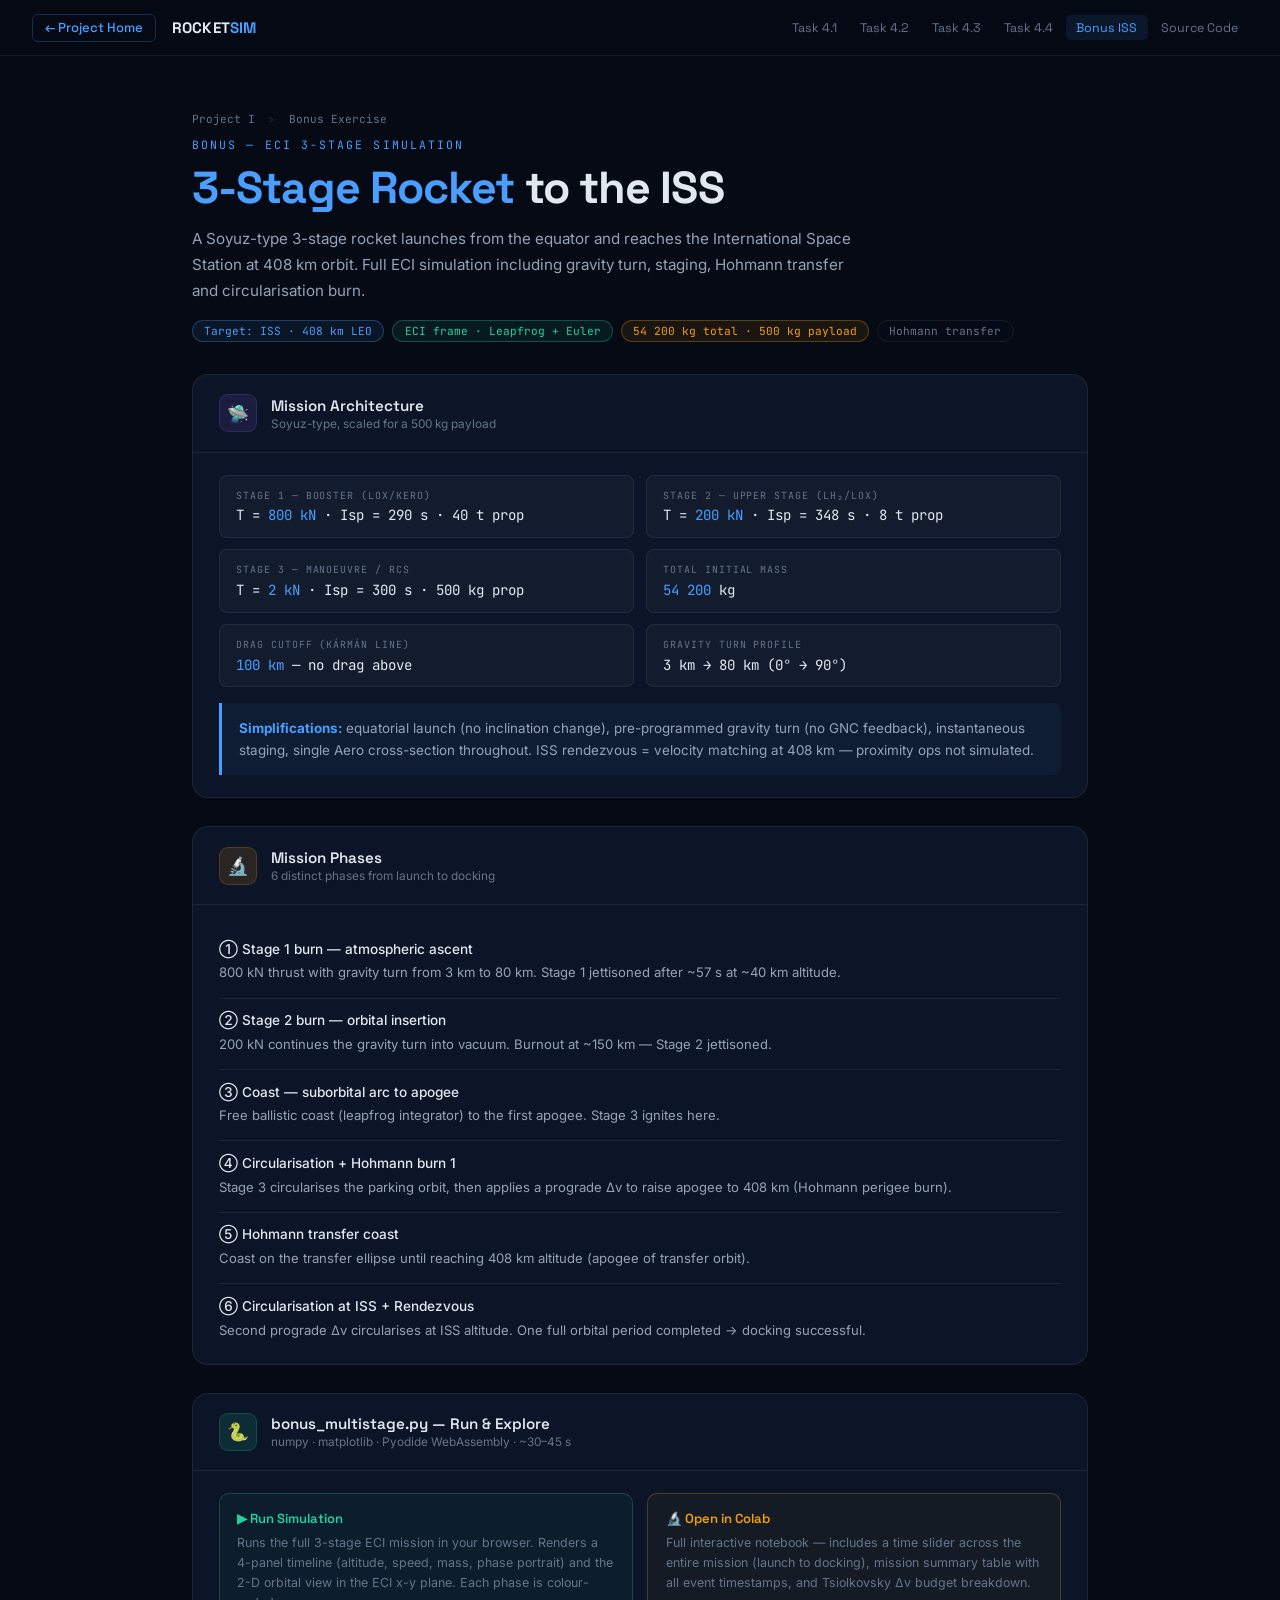
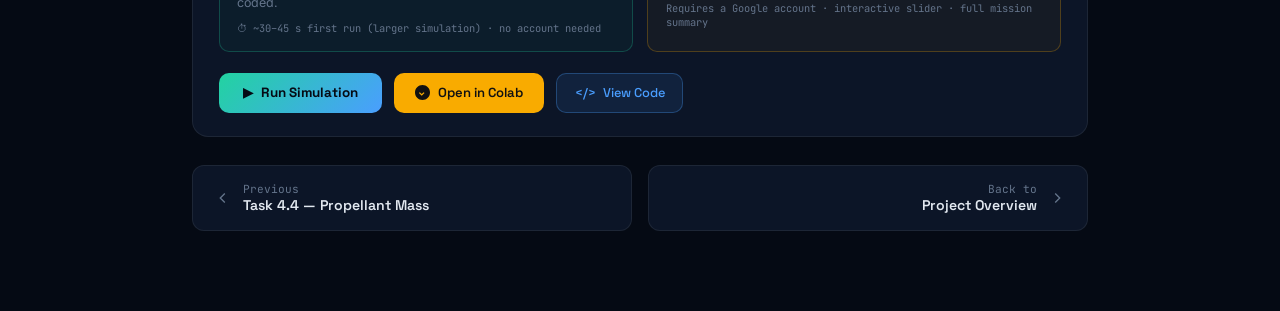
==== bonus.html @ 3f8ec04e "Add exercise subpages with Run Simulation + Open in Colab buttons Each task has: physical setup, ana" ====
<!DOCTYPE html>
<html lang="en">
<head>
<meta charset="UTF-8"><meta name="viewport" content="width=device-width,initial-scale=1.0">
<title>Bonus — ISS Mission · Rocket Sim</title>
<link rel="preconnect" href="https://fonts.googleapis.com">
<link href="https://fonts.googleapis.com/css2?family=Space+Grotesk:wght@400;500;600;700&family=JetBrains+Mono:wght@400;500&family=Inter:wght@300;400;500&display=swap" rel="stylesheet">
<link rel="stylesheet" href="https://cdnjs.cloudflare.com/ajax/libs/highlight.js/11.9.0/styles/atom-one-dark.min.css">
<link rel="stylesheet" href="exercise.css">
<script src="https://cdnjs.cloudflare.com/ajax/libs/highlight.js/11.9.0/highlight.min.js"></script>
<script src="https://cdn.jsdelivr.net/pyodide/v0.26.4/full/pyodide.js"></script>
<script src="pyodide-runner.js"></script>
</head>
<body>
<nav>
  <a class="nav-back" href="index.html">← Project Home</a>
  <div class="nav-logo">ROCKET<span>SIM</span></div>
  <div class="nav-links">
    <a href="task41.html">Task 4.1</a>
    <a href="task42.html">Task 4.2</a>
    <a href="task43.html">Task 4.3</a>
    <a href="task44.html">Task 4.4</a>
    <a href="bonus.html" class="active">Bonus ISS</a>
    <a href="code.html">Source Code</a>
  </div>
</nav>

<div class="hero">
  <div class="breadcrumb">Project I <span>›</span> Bonus Exercise</div>
  <div class="hero-eyebrow">Bonus — ECI 3-Stage Simulation</div>
  <h1 class="hero-title"><em>3-Stage Rocket</em> to the ISS</h1>
  <p class="hero-desc">A Soyuz-type 3-stage rocket launches from the equator and reaches the International Space Station at 408 km orbit. Full ECI simulation including gravity turn, staging, Hohmann transfer and circularisation burn.</p>
  <div class="hero-tags">
    <span class="tag blue">Target: ISS · 408 km LEO</span>
    <span class="tag green">ECI frame · Leapfrog + Euler</span>
    <span class="tag gold">54 200 kg total · 500 kg payload</span>
    <span class="tag">Hohmann transfer</span>
  </div>
</div>

<div class="container">

  <div class="card">
    <div class="card-header"><div class="card-icon purple">🛸</div><div><div class="card-title">Mission Architecture</div><div class="card-sub">Soyuz-type, scaled for a 500 kg payload</div></div></div>
    <div class="card-body">
      <div class="params-grid">
        <div class="param"><div class="param-label">Stage 1 — booster (LOX/Kero)</div><div class="param-val">T = <em>800 kN</em> · Isp = 290 s · 40 t prop</div></div>
        <div class="param"><div class="param-label">Stage 2 — upper stage (LH₂/LOX)</div><div class="param-val">T = <em>200 kN</em> · Isp = 348 s · 8 t prop</div></div>
        <div class="param"><div class="param-label">Stage 3 — manoeuvre / RCS</div><div class="param-val">T = <em>2 kN</em> · Isp = 300 s · 500 kg prop</div></div>
        <div class="param"><div class="param-label">Total initial mass</div><div class="param-val"><em>54 200</em> kg</div></div>
        <div class="param"><div class="param-label">Drag cutoff (Kármán line)</div><div class="param-val"><em>100 km</em> — no drag above</div></div>
        <div class="param"><div class="param-label">Gravity turn profile</div><div class="param-val">3 km → 80 km (0° → 90°)</div></div>
      </div>
      <div class="insight"><strong>Simplifications:</strong> equatorial launch (no inclination change), pre-programmed gravity turn (no GNC feedback), instantaneous staging, single Aero cross-section throughout. ISS rendezvous = velocity matching at 408 km — proximity ops not simulated.</div>
    </div>
  </div>

  <div class="card">
    <div class="card-header"><div class="card-icon gold">🔬</div><div><div class="card-title">Mission Phases</div><div class="card-sub">6 distinct phases from launch to docking</div></div></div>
    <div class="card-body">
      <div class="q-item"><div class="q-title">① Stage 1 burn — atmospheric ascent</div><div class="q-body">800 kN thrust with gravity turn from 3 km to 80 km. Stage 1 jettisoned after ~57 s at ~40 km altitude.</div></div>
      <div class="q-item"><div class="q-title">② Stage 2 burn — orbital insertion</div><div class="q-body">200 kN continues the gravity turn into vacuum. Burnout at ~150 km — Stage 2 jettisoned.</div></div>
      <div class="q-item"><div class="q-title">③ Coast — suborbital arc to apogee</div><div class="q-body">Free ballistic coast (leapfrog integrator) to the first apogee. Stage 3 ignites here.</div></div>
      <div class="q-item"><div class="q-title">④ Circularisation + Hohmann burn 1</div><div class="q-body">Stage 3 circularises the parking orbit, then applies a prograde Δv to raise apogee to 408 km (Hohmann perigee burn).</div></div>
      <div class="q-item"><div class="q-title">⑤ Hohmann transfer coast</div><div class="q-body">Coast on the transfer ellipse until reaching 408 km altitude (apogee of transfer orbit).</div></div>
      <div class="q-item"><div class="q-title">⑥ Circularisation at ISS + Rendezvous</div><div class="q-body">Second prograde Δv circularises at ISS altitude. One full orbital period completed → docking successful.</div></div>
    </div>
  </div>

  <div class="card">
    <div class="card-header"><div class="card-icon green">🐍</div><div><div class="card-title">bonus_multistage.py — Run &amp; Explore</div><div class="card-sub">numpy · matplotlib · Pyodide WebAssembly · ~30–45 s</div></div></div>
    <div class="card-body">

      <div class="run-option-box">
        <div class="run-option highlight-run">
          <div class="run-option-title">▶ Run Simulation</div>
          <div class="run-option-desc">Runs the full 3-stage ECI mission in your browser. Renders a 4-panel timeline (altitude, speed, mass, phase portrait) and the 2-D orbital view in the ECI x-y plane. Each phase is colour-coded.</div>
          <div class="run-option-badge">⏱ ~30–45 s first run (larger simulation) · no account needed</div>
        </div>
        <div class="run-option highlight-colab">
          <div class="run-option-title">🔬 Open in Colab</div>
          <div class="run-option-desc">Full interactive notebook — includes a time slider across the entire mission (launch to docking), mission summary table with all event timestamps, and Tsiolkovsky Δv budget breakdown.</div>
          <div class="run-option-badge">Requires a Google account · interactive slider · full mission summary</div>
        </div>
      </div>

      <div class="btn-row">
        <button class="btn-run" id="runBtn" onclick="runner.run()"><span>▶</span> Run Simulation</button>
        <a class="btn-colab" href="https://colab.research.google.com/github/gdlcjoel-lab/PROYECTOMECANICA/blob/main/Definitivos/bonus_ISS_mission.ipynb" target="_blank">
          <svg width="15" height="15" viewBox="0 0 24 24" fill="currentColor"><path d="M12 0C5.373 0 0 5.373 0 12s5.373 12 12 12 12-5.373 12-12S18.627 0 12 0zm-1.25 17.292l-4.5-4.364 1.433-1.473 3.06 2.965 3.06-2.965 1.433 1.473-4.486 4.364z"/></svg>
          Open in Colab
        </a>
        <button class="btn-code" onclick="toggleCode()">&lt;/&gt; <span id="codeBtnTxt">View Code</span></button>
      </div>

      <div class="progress-box" id="progressBox">
        <div class="progress-steps">
          <div class="step" id="step-0"><div class="step-dot"></div>Loading Python runtime (Pyodide)…</div>
          <div class="step" id="step-1"><div class="step-dot"></div>Installing numpy + matplotlib…</div>
          <div class="step" id="step-2"><div class="step-dot"></div>Downloading simulation engine…</div>
          <div class="step" id="step-3"><div class="step-dot"></div>Running 3-stage ISS mission (may take ~30 s)…</div>
          <div class="step" id="step-4"><div class="step-dot"></div>Rendering timeline + orbital view…</div>
        </div>
        <div class="progress-bar-wrap"><div class="progress-bar" id="progressBar"></div></div>
        <div class="progress-time" id="progressTime"></div>
      </div>
      <div class="error-box" id="errorBox"></div>
      <div class="plot-result" id="plotResult">
        <div class="plot-result-bar"><span>✓ Python ran in your browser — no server needed</span><button onclick="downloadPlot()">↓ Download PNG</button></div>
        <img id="plotImg" src="" alt="Mission plots">
      </div>
      <div class="code-panel" id="codePanel">
        <div class="code-panel-bar"><span>bonus_multistage.py (entry: bonus_analysis.py)</span><button onclick="copyCode()">Copy</button></div>
        <pre><code class="language-python" id="codeBlock">"""
bonus_analysis.py — Entry point for the 3-stage ISS mission.
Imports the physics engine from bonus_multistage.py and
the plotting functions from bonus_plot.py.
"""
from bonus_multistage import simulate_multistage, print_mission_summary
from bonus_plot import plot_mission, plot_orbit
import matplotlib.pyplot as plt

# Run full ECI simulation
# dt_atm=0.1s in atmosphere, dt_space=5s in vacuum
data = simulate_multistage(dt_atm=0.1, dt_space=5.0)

# Print mission summary (events, orbital elements, Δv budget)
print_mission_summary(data)

# Figure 1: 4-panel timeline (altitude, speed, mass, phase portrait)
fig1 = plot_mission(data)

# Figure 2: 2-D ECI orbital view (x-y equatorial plane)
fig2 = plot_orbit(data)

plt.show()
</code></pre>
      </div>
    </div>
  </div>

  <div class="page-nav">
    <a class="page-nav-btn" href="task44.html">
      <svg width="18" height="18" viewBox="0 0 20 20" fill="none" stroke="currentColor" stroke-width="1.5"><path d="M12 15l-5-5 5-5"/></svg>
      <div><div class="pn-label">Previous</div><div class="pn-title">Task 4.4 — Propellant Mass</div></div>
    </a>
    <a class="page-nav-btn next" href="index.html">
      <div><div class="pn-label">Back to</div><div class="pn-title">Project Overview</div></div>
      <svg width="18" height="18" viewBox="0 0 20 20" fill="none" stroke="currentColor" stroke-width="1.5"><path d="M8 5l5 5-5 5"/></svg>
    </a>
  </div>
</div>

<script>
const SIM_CODE = `
from bonus_multistage import (simulate_multistage, R_EARTH, H_ISS,
    PHASE_COLORS_DEF, PHASE_NAMES)

PHASE_COLORS = {1:'#5B9BD5',2:'#2A6496',3:'#0D2B55',4:'#B07D2A',5:'#8E44AD',6:'#27AE60'}
PHASE_NAMES_L = {1:'Stage 1',2:'Stage 2',3:'Coast',4:'Circularisation',5:'Hohmann',6:'ISS orbit'}

print('Running 3-stage mission simulation...')
data = simulate_multistage(dt_atm=0.1, dt_space=5.0)
t = data['t']; h = data['h']; speed = data['speed']
m = data['m']; phase = data['phase']; r = data['r']
print('Simulation complete.')
for ev_t, ev_label in data['events']:
    print(f't={ev_t:.0f}s | {ev_label}')
`;

const PLOT_CODE = `
import matplotlib.patches as mpatches

PHASE_COLORS = {1:'#5B9BD5',2:'#2A6496',3:'#0D2B55',4:'#B07D2A',5:'#8E44AD',6:'#27AE60'}
PHASE_NAMES_L = {1:'Stage 1',2:'Stage 2',3:'Coast',4:'Circularisation',5:'Hohmann',6:'ISS orbit'}

fig, axes = plt.subplots(2, 2, figsize=(13, 9))
fig.suptitle('Bonus — 3-Stage Rocket Mission to ISS', fontsize=13, fontweight='bold', color='#0D2B55')
fig.patch.set_facecolor('white')
axes = axes.flatten()

for p in np.unique(phase):
    mask = phase == p; col = PHASE_COLORS.get(int(p),'#999')
    axes[0].plot(t[mask],h[mask],'.',color=col,markersize=1.2)
    axes[1].plot(t[mask],speed[mask],'.',color=col,markersize=1.2)
    axes[2].plot(t[mask],m[mask],'.',color=col,markersize=1.2)
    axes[3].plot(speed[mask],h[mask],'.',color=col,markersize=1.2,label=PHASE_NAMES_L.get(int(p),''))

for ev_t,_ in data['events']:
    for ax in axes[:3]: ax.axvline(ev_t,color='#aaa',lw=0.6,linestyle=':')

axes[0].axhline(408,color='#27AE60',lw=1.2,linestyle='--',label='ISS (408 km)')
axes[0].legend(fontsize=8)

for ax,(ttl,xl,yl) in zip(axes[:3],[
    ('Altitude vs Time','Time [s]','Altitude [km]'),
    ('Speed vs Time','Time [s]','Speed [m/s]'),
    ('Mass vs Time','Time [s]','Mass [kg]'),
]):
    ax.set_title(ttl,fontsize=10,fontweight='bold',color='#0D2B55')
    ax.set_xlabel(xl,fontsize=9); ax.set_ylabel(yl,fontsize=9); ax.grid(True,color='#D0D8E4',lw=0.7)

axes[3].set_title('Phase Portrait',fontsize=10,fontweight='bold',color='#0D2B55')
axes[3].set_xlabel('Speed [m/s]',fontsize=9); axes[3].set_ylabel('Altitude [km]',fontsize=9)
axes[3].grid(True,color='#D0D8E4',lw=0.7); axes[3].legend(fontsize=7,loc='upper left')

legend_patches = [mpatches.Patch(color=PHASE_COLORS[p],label=PHASE_NAMES_L[p]) for p in sorted(PHASE_COLORS)]
fig.legend(handles=legend_patches,loc='lower center',ncol=6,fontsize=8,bbox_to_anchor=(0.5,0))
plt.tight_layout(rect=[0,0.055,1,1])
`;

const runner = new PyodideRunner({
  steps: ['Loading Pyodide','Installing packages','Downloading engine','Running ISS mission','Rendering plots'],
  simCode: SIM_CODE,
  plotCode: PLOT_CODE,
  extraFetch: ['bonus_multistage.py'],
});
window.addEventListener('DOMContentLoaded', () => runner.init());
</script>
</body>
</html>
---- exercise.css ----
:root {
  --bg:      #050A14;
  --card:    #0C1527;
  --border:  rgba(255,255,255,.07);
  --accent:  #4A9EFF;
  --green:   #22D3A0;
  --gold:    #F59E0B;
  --muted:   #64748B;
  --text:    #E2E8F0;
  --font-head:'Space Grotesk', sans-serif;
  --font-mono:'JetBrains Mono', monospace;
  --font-body:'Inter', sans-serif;
}
*, *::before, *::after { box-sizing: border-box; margin: 0; padding: 0; }
html { scroll-behavior: smooth; }
body { background: var(--bg); color: var(--text); font-family: var(--font-body); }

/* ── NAV ── */
nav {
  position: sticky; top: 0; z-index: 100;
  background: rgba(5,10,20,.92); backdrop-filter: blur(12px);
  border-bottom: 1px solid var(--border);
  display: flex; align-items: center; gap: 1rem; padding: .85rem 2rem;
}
.nav-back {
  display: flex; align-items: center; gap: .4rem; color: var(--accent);
  text-decoration: none; font-family: var(--font-head); font-size: .82rem; font-weight: 500;
  border: 1px solid rgba(74,158,255,.25); border-radius: 6px; padding: .28rem .75rem; transition: all .2s;
}
.nav-back:hover { background: rgba(74,158,255,.1); }
.nav-logo { font-family: var(--font-head); font-weight: 700; font-size: .95rem; letter-spacing: .01em; }
.nav-logo span { color: var(--accent); }
.nav-links { margin-left: auto; display: flex; gap: .15rem; flex-wrap: wrap; }
.nav-links a {
  font-family: var(--font-head); font-size: .78rem; color: var(--muted);
  text-decoration: none; padding: .3rem .65rem; border-radius: 5px; transition: all .15s;
}
.nav-links a:hover { color: var(--text); background: rgba(255,255,255,.05); }
.nav-links a.active { color: var(--accent); background: rgba(74,158,255,.1); }

/* ── HERO ── */
.hero { padding: 3.5rem 2rem 2rem; max-width: 960px; margin: 0 auto; }
.breadcrumb { font-family: var(--font-mono); font-size: .7rem; color: var(--muted); margin-bottom: .7rem; }
.breadcrumb span { color: rgba(255,255,255,.15); margin: 0 .4rem; }
.hero-eyebrow { font-family: var(--font-mono); font-size: .72rem; letter-spacing: .18em; color: var(--accent); text-transform: uppercase; margin-bottom: .6rem; }
.hero-title { font-family: var(--font-head); font-size: clamp(1.9rem,4vw,2.8rem); font-weight: 700; line-height: 1.15; letter-spacing: -.02em; margin-bottom: .8rem; }
.hero-title em { color: var(--accent); font-style: normal; }
.hero-desc { font-size: .95rem; line-height: 1.7; color: #94A3B8; max-width: 680px; }
.hero-tags { display: flex; flex-wrap: wrap; gap: .5rem; margin-top: 1rem; }
.tag { font-family: var(--font-mono); font-size: .7rem; border: 1px solid var(--border); border-radius: 20px; padding: .2rem .7rem; color: var(--muted); }
.tag.blue  { border-color: rgba(74,158,255,.3);  color: var(--accent); background: rgba(74,158,255,.08); }
.tag.green { border-color: rgba(34,211,160,.3);  color: var(--green);  background: rgba(34,211,160,.08); }
.tag.gold  { border-color: rgba(245,158,11,.3);  color: var(--gold);   background: rgba(245,158,11,.08); }

/* ── LAYOUT ── */
.container { max-width: 960px; margin: 0 auto; padding: 0 2rem 5rem; display: flex; flex-direction: column; gap: 1.75rem; }

/* ── CARD ── */
.card { background: var(--card); border: 1px solid var(--border); border-radius: 16px; overflow: hidden; }
.card-header { padding: 1.2rem 1.6rem; border-bottom: 1px solid var(--border); display: flex; align-items: center; gap: .9rem; }
.card-icon { width: 38px; height: 38px; border-radius: 9px; display: flex; align-items: center; justify-content: center; font-size: 1.1rem; flex-shrink: 0; }
.card-icon.blue  { background: rgba(74,158,255,.12);  border: 1px solid rgba(74,158,255,.2); }
.card-icon.green { background: rgba(34,211,160,.12);  border: 1px solid rgba(34,211,160,.2); }
.card-icon.gold  { background: rgba(245,158,11,.12);  border: 1px solid rgba(245,158,11,.2); }
.card-icon.purple{ background: rgba(139,92,246,.12);  border: 1px solid rgba(139,92,246,.2); }
.card-title { font-family: var(--font-head); font-size: .95rem; font-weight: 600; }
.card-sub   { font-size: .74rem; color: var(--muted); margin-top: .1rem; }
.card-body  { padding: 1.4rem 1.6rem; }

/* ── PARAMS ── */
.params-grid { display: grid; grid-template-columns: 1fr 1fr; gap: .7rem; }
.param { background: rgba(255,255,255,.03); border: 1px solid var(--border); border-radius: 8px; padding: .8rem 1rem; }
.param-label { font-family: var(--font-mono); font-size: .62rem; letter-spacing: .1em; text-transform: uppercase; color: var(--muted); margin-bottom: .3rem; }
.param-val   { font-family: var(--font-mono); font-size: .88rem; }
.param-val em { color: var(--accent); font-style: normal; }
.insight { margin-top: 1rem; padding: .85rem 1.1rem; background: rgba(74,158,255,.06); border-left: 3px solid var(--accent); border-radius: 0 8px 8px 0; font-size: .84rem; line-height: 1.65; color: #94A3B8; }
.insight strong { color: var(--accent); }

/* ── QUESTIONS ── */
.q-item { padding: .85rem 0; border-bottom: 1px solid var(--border); }
.q-item:last-child { border-bottom: none; padding-bottom: 0; }
.q-title { font-size: .85rem; font-weight: 500; color: var(--text); margin-bottom: .35rem; }
.q-body  { font-size: .82rem; line-height: 1.65; color: #94A3B8; }

/* ── RUN SECTION ── */
.run-option-box {
  display: grid; grid-template-columns: 1fr 1fr; gap: .9rem; margin-bottom: 1.3rem;
}
.run-option {
  padding: 1rem 1.1rem; border-radius: 10px; border: 1px solid var(--border);
  background: rgba(255,255,255,.02);
}
.run-option.highlight-run  { border-color: rgba(34,211,160,.25);  background: rgba(34,211,160,.04); }
.run-option.highlight-colab{ border-color: rgba(249,171,0,.25);   background: rgba(249,171,0,.04); }
.run-option-title { font-family: var(--font-head); font-size: .82rem; font-weight: 600; margin-bottom: .35rem; display: flex; align-items: center; gap: .4rem; }
.run-option.highlight-run   .run-option-title { color: var(--green); }
.run-option.highlight-colab .run-option-title { color: var(--gold); }
.run-option-desc { font-size: .78rem; line-height: 1.6; color: var(--muted); }
.run-option-badge { font-family: var(--font-mono); font-size: .65rem; margin-top: .5rem; color: var(--muted); }

.btn-row { display: flex; gap: .75rem; flex-wrap: wrap; align-items: center; }

.btn-run {
  display: inline-flex; align-items: center; gap: .55rem;
  font-family: var(--font-head); font-size: .84rem; font-weight: 700;
  padding: .72rem 1.5rem; border-radius: 10px; border: none; cursor: pointer;
  background: linear-gradient(135deg, #22D3A0, #4A9EFF); color: #050A14;
  transition: all .2s;
}
.btn-run:hover:not(:disabled) { transform: translateY(-2px); box-shadow: 0 6px 24px rgba(74,158,255,.3); }
.btn-run:disabled { opacity: .6; cursor: not-allowed; transform: none; }

.btn-colab {
  display: inline-flex; align-items: center; gap: .5rem;
  font-family: var(--font-head); font-size: .82rem; font-weight: 600;
  padding: .7rem 1.3rem; border-radius: 10px; border: none; cursor: pointer;
  background: #F9AB00; color: #111; text-decoration: none; transition: all .2s;
}
.btn-colab:hover { background: #FFB800; transform: translateY(-2px); }

.btn-code {
  display: inline-flex; align-items: center; gap: .45rem;
  font-family: var(--font-head); font-size: .8rem; font-weight: 500;
  padding: .68rem 1.1rem; border-radius: 10px; cursor: pointer;
  background: rgba(74,158,255,.1); color: var(--accent);
  border: 1px solid rgba(74,158,255,.3); transition: all .2s;
}
.btn-code:hover { background: rgba(74,158,255,.18); }

/* ── PROGRESS ── */
.progress-box { margin-top: 1.2rem; display: none; background: rgba(0,0,0,.35); border: 1px solid var(--border); border-radius: 10px; padding: 1.2rem 1.4rem; }
.progress-box.visible { display: block; }
.progress-steps { display: flex; flex-direction: column; gap: .5rem; }
.step { display: flex; align-items: center; gap: .7rem; font-family: var(--font-mono); font-size: .77rem; color: var(--muted); }
.step-dot { width: 8px; height: 8px; border-radius: 50%; flex-shrink: 0; background: rgba(255,255,255,.1); transition: background .3s; }
.step.active .step-dot { background: var(--accent); box-shadow: 0 0 8px var(--accent); animation: pulse 1s infinite; }
.step.done   .step-dot { background: var(--green); }
.step.active { color: var(--text); }
.step.done   { color: var(--green); }
@keyframes pulse { 0%,100%{opacity:1}50%{opacity:.4} }
.progress-bar-wrap { margin-top: .9rem; height: 3px; background: rgba(255,255,255,.07); border-radius: 2px; }
.progress-bar { height: 100%; background: linear-gradient(90deg,#22D3A0,#4A9EFF); border-radius: 2px; width: 0%; transition: width .5s ease; }
.progress-time { margin-top: .4rem; font-family: var(--font-mono); font-size: .7rem; color: var(--muted); text-align: right; }

/* ── PLOT RESULT ── */
.plot-result { margin-top: 1.2rem; display: none; border: 1px solid rgba(34,211,160,.2); border-radius: 10px; overflow: hidden; }
.plot-result.visible { display: block; }
.plot-result-bar { background: rgba(34,211,160,.07); border-bottom: 1px solid rgba(34,211,160,.15); padding: .5rem 1rem; display: flex; align-items: center; justify-content: space-between; }
.plot-result-bar span { font-family: var(--font-mono); font-size: .72rem; color: var(--green); }
.plot-result-bar button { background: none; border: 1px solid rgba(34,211,160,.3); border-radius: 5px; color: var(--green); font-family: var(--font-mono); font-size: .7rem; padding: .2rem .6rem; cursor: pointer; }
.plot-result img { width: 100%; display: block; background: #fff; }

/* ── ERROR ── */
.error-box { margin-top: 1rem; display: none; background: rgba(248,113,113,.07); border: 1px solid rgba(248,113,113,.25); border-radius: 8px; padding: .9rem 1.1rem; font-family: var(--font-mono); font-size: .74rem; color: #F87171; white-space: pre-wrap; }
.error-box.visible { display: block; }

/* ── CODE PANEL ── */
.code-panel { margin-top: 1.2rem; border: 1px solid var(--border); border-radius: 10px; overflow: hidden; display: none; }
.code-panel.open { display: block; }
.code-panel-bar { background: rgba(0,0,0,.3); padding: .5rem 1rem; border-bottom: 1px solid var(--border); display: flex; justify-content: space-between; align-items: center; }
.code-panel-bar span  { font-family: var(--font-mono); font-size: .72rem; color: var(--muted); }
.code-panel-bar button { background: none; border: none; font-family: var(--font-mono); font-size: .72rem; color: var(--accent); cursor: pointer; }
.code-panel pre { margin: 0; padding: 1.2rem; background: #1a1f2e !important; overflow-x: auto; }
.code-panel code { font-size: .78rem; line-height: 1.6; }
.hljs { background: transparent !important; }

/* ── PAGE NAV ── */
.page-nav { display: flex; gap: 1rem; }
.page-nav-btn { flex: 1; background: var(--card); border: 1px solid var(--border); border-radius: 12px; padding: 1rem 1.3rem; display: flex; align-items: center; gap: .7rem; text-decoration: none; color: var(--text); transition: border-color .2s; }
.page-nav-btn:hover { border-color: rgba(74,158,255,.3); background: rgba(74,158,255,.04); }
.page-nav-btn.next { justify-content: flex-end; text-align: right; }
.pn-label { font-size: .7rem; color: var(--muted); font-family: var(--font-mono); }
.pn-title { font-family: var(--font-head); font-size: .88rem; font-weight: 600; }
.page-nav-btn svg { color: var(--muted); flex-shrink: 0; }
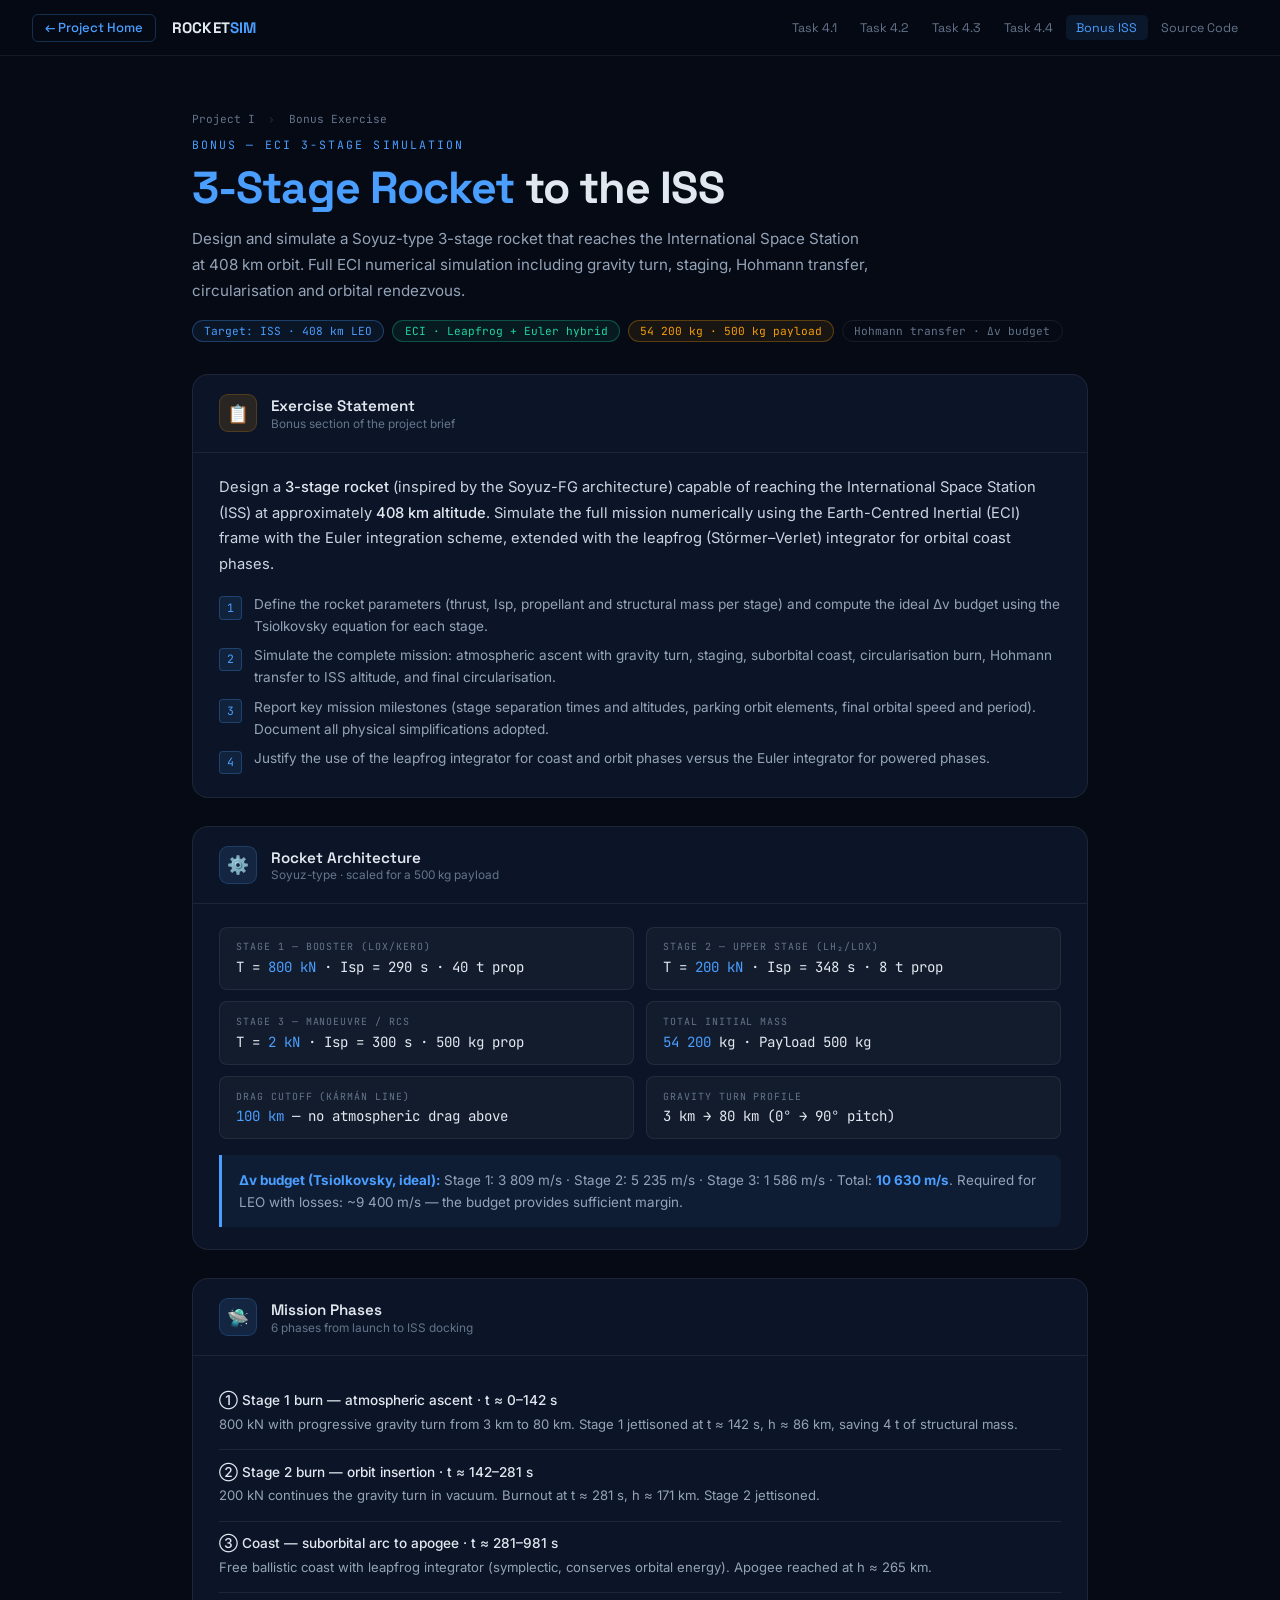
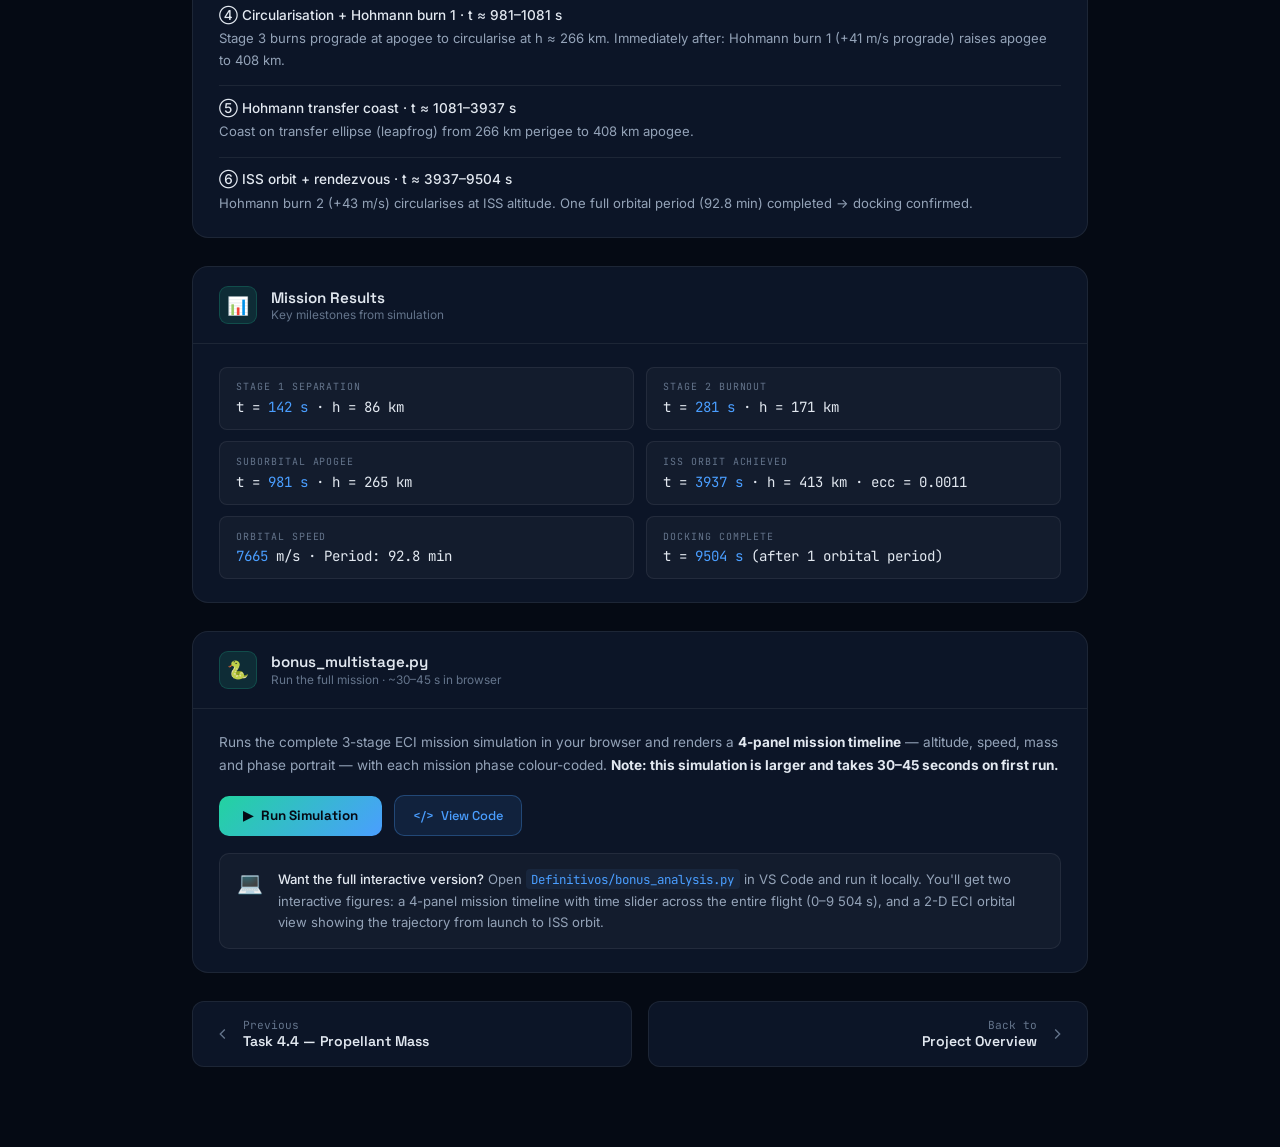
==== commit 261e8e54: "Overhaul exercise pages: enunciado, Run only, VS Code note - Added official exercise statement with " ====
--- a/bonus.html
+++ b/bonus.html
@@ -29,108 +29,131 @@
   <div class="breadcrumb">Project I <span>›</span> Bonus Exercise</div>
   <div class="hero-eyebrow">Bonus — ECI 3-Stage Simulation</div>
   <h1 class="hero-title"><em>3-Stage Rocket</em> to the ISS</h1>
-  <p class="hero-desc">A Soyuz-type 3-stage rocket launches from the equator and reaches the International Space Station at 408 km orbit. Full ECI simulation including gravity turn, staging, Hohmann transfer and circularisation burn.</p>
+  <p class="hero-desc">Design and simulate a Soyuz-type 3-stage rocket that reaches the International Space Station at 408 km orbit. Full ECI numerical simulation including gravity turn, staging, Hohmann transfer, circularisation and orbital rendezvous.</p>
   <div class="hero-tags">
     <span class="tag blue">Target: ISS · 408 km LEO</span>
-    <span class="tag green">ECI frame · Leapfrog + Euler</span>
-    <span class="tag gold">54 200 kg total · 500 kg payload</span>
-    <span class="tag">Hohmann transfer</span>
+    <span class="tag green">ECI · Leapfrog + Euler hybrid</span>
+    <span class="tag gold">54 200 kg · 500 kg payload</span>
+    <span class="tag">Hohmann transfer · Δv budget</span>
   </div>
 </div>
 
 <div class="container">
 
   <div class="card">
-    <div class="card-header"><div class="card-icon purple">🛸</div><div><div class="card-title">Mission Architecture</div><div class="card-sub">Soyuz-type, scaled for a 500 kg payload</div></div></div>
+    <div class="card-header"><div class="card-icon gold">📋</div><div><div class="card-title">Exercise Statement</div><div class="card-sub">Bonus section of the project brief</div></div></div>
+    <div class="card-body">
+      <p class="statement-text">
+        Design a <strong>3-stage rocket</strong> (inspired by the Soyuz-FG architecture) capable of reaching the International Space Station (ISS) at approximately <strong>408 km altitude</strong>. Simulate the full mission numerically using the Earth-Centred Inertial (ECI) frame with the Euler integration scheme, extended with the leapfrog (Störmer–Verlet) integrator for orbital coast phases.
+      </p>
+      <div class="statement-questions">
+        <div class="sq"><span class="sq-num">1</span>Define the rocket parameters (thrust, Isp, propellant and structural mass per stage) and compute the ideal Δv budget using the Tsiolkovsky equation for each stage.</div>
+        <div class="sq"><span class="sq-num">2</span>Simulate the complete mission: atmospheric ascent with gravity turn, staging, suborbital coast, circularisation burn, Hohmann transfer to ISS altitude, and final circularisation.</div>
+        <div class="sq"><span class="sq-num">3</span>Report key mission milestones (stage separation times and altitudes, parking orbit elements, final orbital speed and period). Document all physical simplifications adopted.</div>
+        <div class="sq"><span class="sq-num">4</span>Justify the use of the leapfrog integrator for coast and orbit phases versus the Euler integrator for powered phases.</div>
+      </div>
+    </div>
+  </div>
+
+  <div class="card">
+    <div class="card-header"><div class="card-icon blue">⚙️</div><div><div class="card-title">Rocket Architecture</div><div class="card-sub">Soyuz-type · scaled for a 500 kg payload</div></div></div>
     <div class="card-body">
       <div class="params-grid">
         <div class="param"><div class="param-label">Stage 1 — booster (LOX/Kero)</div><div class="param-val">T = <em>800 kN</em> · Isp = 290 s · 40 t prop</div></div>
         <div class="param"><div class="param-label">Stage 2 — upper stage (LH₂/LOX)</div><div class="param-val">T = <em>200 kN</em> · Isp = 348 s · 8 t prop</div></div>
         <div class="param"><div class="param-label">Stage 3 — manoeuvre / RCS</div><div class="param-val">T = <em>2 kN</em> · Isp = 300 s · 500 kg prop</div></div>
-        <div class="param"><div class="param-label">Total initial mass</div><div class="param-val"><em>54 200</em> kg</div></div>
-        <div class="param"><div class="param-label">Drag cutoff (Kármán line)</div><div class="param-val"><em>100 km</em> — no drag above</div></div>
-        <div class="param"><div class="param-label">Gravity turn profile</div><div class="param-val">3 km → 80 km (0° → 90°)</div></div>
-      </div>
-      <div class="insight"><strong>Simplifications:</strong> equatorial launch (no inclination change), pre-programmed gravity turn (no GNC feedback), instantaneous staging, single Aero cross-section throughout. ISS rendezvous = velocity matching at 408 km — proximity ops not simulated.</div>
-    </div>
-  </div>
-
-  <div class="card">
-    <div class="card-header"><div class="card-icon gold">🔬</div><div><div class="card-title">Mission Phases</div><div class="card-sub">6 distinct phases from launch to docking</div></div></div>
-    <div class="card-body">
-      <div class="q-item"><div class="q-title">① Stage 1 burn — atmospheric ascent</div><div class="q-body">800 kN thrust with gravity turn from 3 km to 80 km. Stage 1 jettisoned after ~57 s at ~40 km altitude.</div></div>
-      <div class="q-item"><div class="q-title">② Stage 2 burn — orbital insertion</div><div class="q-body">200 kN continues the gravity turn into vacuum. Burnout at ~150 km — Stage 2 jettisoned.</div></div>
-      <div class="q-item"><div class="q-title">③ Coast — suborbital arc to apogee</div><div class="q-body">Free ballistic coast (leapfrog integrator) to the first apogee. Stage 3 ignites here.</div></div>
-      <div class="q-item"><div class="q-title">④ Circularisation + Hohmann burn 1</div><div class="q-body">Stage 3 circularises the parking orbit, then applies a prograde Δv to raise apogee to 408 km (Hohmann perigee burn).</div></div>
-      <div class="q-item"><div class="q-title">⑤ Hohmann transfer coast</div><div class="q-body">Coast on the transfer ellipse until reaching 408 km altitude (apogee of transfer orbit).</div></div>
-      <div class="q-item"><div class="q-title">⑥ Circularisation at ISS + Rendezvous</div><div class="q-body">Second prograde Δv circularises at ISS altitude. One full orbital period completed → docking successful.</div></div>
-    </div>
-  </div>
-
-  <div class="card">
-    <div class="card-header"><div class="card-icon green">🐍</div><div><div class="card-title">bonus_multistage.py — Run &amp; Explore</div><div class="card-sub">numpy · matplotlib · Pyodide WebAssembly · ~30–45 s</div></div></div>
-    <div class="card-body">
-
-      <div class="run-option-box">
-        <div class="run-option highlight-run">
-          <div class="run-option-title">▶ Run Simulation</div>
-          <div class="run-option-desc">Runs the full 3-stage ECI mission in your browser. Renders a 4-panel timeline (altitude, speed, mass, phase portrait) and the 2-D orbital view in the ECI x-y plane. Each phase is colour-coded.</div>
-          <div class="run-option-badge">⏱ ~30–45 s first run (larger simulation) · no account needed</div>
-        </div>
-        <div class="run-option highlight-colab">
-          <div class="run-option-title">🔬 Open in Colab</div>
-          <div class="run-option-desc">Full interactive notebook — includes a time slider across the entire mission (launch to docking), mission summary table with all event timestamps, and Tsiolkovsky Δv budget breakdown.</div>
-          <div class="run-option-badge">Requires a Google account · interactive slider · full mission summary</div>
-        </div>
-      </div>
-
+        <div class="param"><div class="param-label">Total initial mass</div><div class="param-val"><em>54 200</em> kg · Payload 500 kg</div></div>
+        <div class="param"><div class="param-label">Drag cutoff (Kármán line)</div><div class="param-val"><em>100 km</em> — no atmospheric drag above</div></div>
+        <div class="param"><div class="param-label">Gravity turn profile</div><div class="param-val">3 km → 80 km (0° → 90° pitch)</div></div>
+      </div>
+      <div class="insight"><strong>Δv budget (Tsiolkovsky, ideal):</strong> Stage 1: 3 809 m/s · Stage 2: 5 235 m/s · Stage 3: 1 586 m/s · Total: <strong>10 630 m/s</strong>. Required for LEO with losses: ~9 400 m/s — the budget provides sufficient margin.</div>
+    </div>
+  </div>
+
+  <div class="card">
+    <div class="card-header"><div class="card-icon blue">🛸</div><div><div class="card-title">Mission Phases</div><div class="card-sub">6 phases from launch to ISS docking</div></div></div>
+    <div class="card-body">
+      <div class="q-item"><div class="q-title">① Stage 1 burn — atmospheric ascent · t ≈ 0–142 s</div><div class="q-body">800 kN with progressive gravity turn from 3 km to 80 km. Stage 1 jettisoned at t ≈ 142 s, h ≈ 86 km, saving 4 t of structural mass.</div></div>
+      <div class="q-item"><div class="q-title">② Stage 2 burn — orbit insertion · t ≈ 142–281 s</div><div class="q-body">200 kN continues the gravity turn in vacuum. Burnout at t ≈ 281 s, h ≈ 171 km. Stage 2 jettisoned.</div></div>
+      <div class="q-item"><div class="q-title">③ Coast — suborbital arc to apogee · t ≈ 281–981 s</div><div class="q-body">Free ballistic coast with leapfrog integrator (symplectic, conserves orbital energy). Apogee reached at h ≈ 265 km.</div></div>
+      <div class="q-item"><div class="q-title">④ Circularisation + Hohmann burn 1 · t ≈ 981–1081 s</div><div class="q-body">Stage 3 burns prograde at apogee to circularise at h ≈ 266 km. Immediately after: Hohmann burn 1 (+41 m/s prograde) raises apogee to 408 km.</div></div>
+      <div class="q-item"><div class="q-title">⑤ Hohmann transfer coast · t ≈ 1081–3937 s</div><div class="q-body">Coast on transfer ellipse (leapfrog) from 266 km perigee to 408 km apogee.</div></div>
+      <div class="q-item"><div class="q-title">⑥ ISS orbit + rendezvous · t ≈ 3937–9504 s</div><div class="q-body">Hohmann burn 2 (+43 m/s) circularises at ISS altitude. One full orbital period (92.8 min) completed → docking confirmed.</div></div>
+    </div>
+  </div>
+
+  <div class="card">
+    <div class="card-header"><div class="card-icon green">📊</div><div><div class="card-title">Mission Results</div><div class="card-sub">Key milestones from simulation</div></div></div>
+    <div class="card-body">
+      <div class="params-grid">
+        <div class="param"><div class="param-label">Stage 1 separation</div><div class="param-val">t = <em>142 s</em> · h = 86 km</div></div>
+        <div class="param"><div class="param-label">Stage 2 burnout</div><div class="param-val">t = <em>281 s</em> · h = 171 km</div></div>
+        <div class="param"><div class="param-label">Suborbital apogee</div><div class="param-val">t = <em>981 s</em> · h = 265 km</div></div>
+        <div class="param"><div class="param-label">ISS orbit achieved</div><div class="param-val">t = <em>3937 s</em> · h = 413 km · ecc = 0.0011</div></div>
+        <div class="param"><div class="param-label">Orbital speed</div><div class="param-val"><em>7665</em> m/s · Period: 92.8 min</div></div>
+        <div class="param"><div class="param-label">Docking complete</div><div class="param-val">t = <em>9504 s</em> (after 1 orbital period)</div></div>
+      </div>
+    </div>
+  </div>
+
+  <div class="card">
+    <div class="card-header"><div class="card-icon green">🐍</div><div><div class="card-title">bonus_multistage.py</div><div class="card-sub">Run the full mission · ~30–45 s in browser</div></div></div>
+    <div class="card-body">
+      <p class="run-desc">
+        Runs the complete 3-stage ECI mission simulation in your browser and renders a <strong>4-panel mission timeline</strong> — altitude, speed, mass and phase portrait — with each mission phase colour-coded. <strong>Note: this simulation is larger and takes 30–45 seconds on first run.</strong>
+      </p>
       <div class="btn-row">
         <button class="btn-run" id="runBtn" onclick="runner.run()"><span>▶</span> Run Simulation</button>
-        <a class="btn-colab" href="https://colab.research.google.com/github/gdlcjoel-lab/PROYECTOMECANICA/blob/main/Definitivos/bonus_ISS_mission.ipynb" target="_blank">
-          <svg width="15" height="15" viewBox="0 0 24 24" fill="currentColor"><path d="M12 0C5.373 0 0 5.373 0 12s5.373 12 12 12 12-5.373 12-12S18.627 0 12 0zm-1.25 17.292l-4.5-4.364 1.433-1.473 3.06 2.965 3.06-2.965 1.433 1.473-4.486 4.364z"/></svg>
-          Open in Colab
-        </a>
         <button class="btn-code" onclick="toggleCode()">&lt;/&gt; <span id="codeBtnTxt">View Code</span></button>
       </div>
-
+      <div class="vscode-note">
+        <span class="vscode-icon">💻</span>
+        <div class="vscode-note-body">
+          <strong>Want the full interactive version?</strong> Open <code>Definitivos/bonus_analysis.py</code> in VS Code and run it locally. You'll get two interactive figures: a 4-panel mission timeline with time slider across the entire flight (0–9 504 s), and a 2-D ECI orbital view showing the trajectory from launch to ISS orbit.
+        </div>
+      </div>
       <div class="progress-box" id="progressBox">
         <div class="progress-steps">
           <div class="step" id="step-0"><div class="step-dot"></div>Loading Python runtime (Pyodide)…</div>
           <div class="step" id="step-1"><div class="step-dot"></div>Installing numpy + matplotlib…</div>
-          <div class="step" id="step-2"><div class="step-dot"></div>Downloading simulation engine…</div>
-          <div class="step" id="step-3"><div class="step-dot"></div>Running 3-stage ISS mission (may take ~30 s)…</div>
-          <div class="step" id="step-4"><div class="step-dot"></div>Rendering timeline + orbital view…</div>
+          <div class="step" id="step-2"><div class="step-dot"></div>Downloading simulation engine from GitHub…</div>
+          <div class="step" id="step-3"><div class="step-dot"></div>Running 3-stage ISS mission (~30 s — full orbital simulation)…</div>
+          <div class="step" id="step-4"><div class="step-dot"></div>Rendering mission timeline…</div>
         </div>
         <div class="progress-bar-wrap"><div class="progress-bar" id="progressBar"></div></div>
         <div class="progress-time" id="progressTime"></div>
       </div>
       <div class="error-box" id="errorBox"></div>
       <div class="plot-result" id="plotResult">
-        <div class="plot-result-bar"><span>✓ Python ran in your browser — no server needed</span><button onclick="downloadPlot()">↓ Download PNG</button></div>
-        <img id="plotImg" src="" alt="Mission plots">
+        <div class="plot-result-bar"><span>✓ Python executed in your browser via WebAssembly</span><button onclick="downloadPlot()">↓ Download PNG</button></div>
+        <img id="plotImg" src="" alt="Bonus mission plots">
       </div>
       <div class="code-panel" id="codePanel">
-        <div class="code-panel-bar"><span>bonus_multistage.py (entry: bonus_analysis.py)</span><button onclick="copyCode()">Copy</button></div>
+        <div class="code-panel-bar"><span>Definitivos/bonus_analysis.py</span><button onclick="copyCode()">Copy</button></div>
         <pre><code class="language-python" id="codeBlock">"""
 bonus_analysis.py — Entry point for the 3-stage ISS mission.
-Imports the physics engine from bonus_multistage.py and
-the plotting functions from bonus_plot.py.
+Run:  python bonus_analysis.py
+Requires: bonus_multistage.py, bonus_plot.py (same directory)
 """
 from bonus_multistage import simulate_multistage, print_mission_summary
 from bonus_plot import plot_mission, plot_orbit
 import matplotlib.pyplot as plt
 
-# Run full ECI simulation
-# dt_atm=0.1s in atmosphere, dt_space=5s in vacuum
+# Full ECI simulation: Euler (atmosphere) + Leapfrog (vacuum/orbit)
+# dt_atm = 0.1 s (h < 100 km)  |  dt_space = 5 s (burns in vacuum)
+# dt_orbit = 1 s (coast + ISS orbit, leapfrog)
 data = simulate_multistage(dt_atm=0.1, dt_space=5.0)
 
-# Print mission summary (events, orbital elements, Δv budget)
+# Console: stage separations, orbital elements, Tsiolkovsky Dv budget
 print_mission_summary(data)
 
-# Figure 1: 4-panel timeline (altitude, speed, mass, phase portrait)
+# Figure 1: 4-panel interactive timeline with time slider
+# Panels: altitude [km] | speed [m/s] | mass [kg] | altitude vs speed
+# Phases colour-coded: Stage 1 (blue) → Stage 2 → Coast → Circ → Hohmann → ISS
 fig1 = plot_mission(data)
 
-# Figure 2: 2-D ECI orbital view (x-y equatorial plane)
+# Figure 2: 2-D ECI x-y orbital view
+# Shows Earth disc, ISS target orbit (dashed) and full trajectory by phase
 fig2 = plot_orbit(data)
 
 plt.show()
@@ -153,67 +176,42 @@
 
 <script>
 const SIM_CODE = `
-from bonus_multistage import (simulate_multistage, R_EARTH, H_ISS,
-    PHASE_COLORS_DEF, PHASE_NAMES)
-
-PHASE_COLORS = {1:'#5B9BD5',2:'#2A6496',3:'#0D2B55',4:'#B07D2A',5:'#8E44AD',6:'#27AE60'}
-PHASE_NAMES_L = {1:'Stage 1',2:'Stage 2',3:'Coast',4:'Circularisation',5:'Hohmann',6:'ISS orbit'}
-
-print('Running 3-stage mission simulation...')
-data = simulate_multistage(dt_atm=0.1, dt_space=5.0)
-t = data['t']; h = data['h']; speed = data['speed']
-m = data['m']; phase = data['phase']; r = data['r']
+PHASE_COLORS={1:'#5B9BD5',2:'#2A6496',3:'#0D2B55',4:'#B07D2A',5:'#8E44AD',6:'#27AE60'}
+PHASE_NAMES_L={1:'Stage 1',2:'Stage 2',3:'Coast',4:'Circularisation',5:'Hohmann',6:'ISS orbit'}
+print('Running 3-stage ISS mission — this may take ~30 seconds...')
+from bonus_multistage import simulate_multistage
+data=simulate_multistage(dt_atm=0.1,dt_space=5.0)
+t=data['t']; h=data['h']; speed=data['speed']; m=data['m']; phase=data['phase']; r=data['r']
 print('Simulation complete.')
-for ev_t, ev_label in data['events']:
-    print(f't={ev_t:.0f}s | {ev_label}')
+for ev_t,ev_label in data['events']: print(f't={ev_t:.0f}s | {ev_label}')
 `;
-
 const PLOT_CODE = `
 import matplotlib.patches as mpatches
-
-PHASE_COLORS = {1:'#5B9BD5',2:'#2A6496',3:'#0D2B55',4:'#B07D2A',5:'#8E44AD',6:'#27AE60'}
-PHASE_NAMES_L = {1:'Stage 1',2:'Stage 2',3:'Coast',4:'Circularisation',5:'Hohmann',6:'ISS orbit'}
-
-fig, axes = plt.subplots(2, 2, figsize=(13, 9))
-fig.suptitle('Bonus — 3-Stage Rocket Mission to ISS', fontsize=13, fontweight='bold', color='#0D2B55')
-fig.patch.set_facecolor('white')
-axes = axes.flatten()
-
+PHASE_COLORS={1:'#5B9BD5',2:'#2A6496',3:'#0D2B55',4:'#B07D2A',5:'#8E44AD',6:'#27AE60'}
+PHASE_NAMES_L={1:'Stage 1',2:'Stage 2',3:'Coast',4:'Circularisation',5:'Hohmann',6:'ISS orbit'}
+fig,axes=plt.subplots(2,2,figsize=(13,9))
+fig.suptitle('Bonus — 3-Stage Rocket Mission to ISS',fontsize=13,fontweight='bold',color='#0D2B55')
+fig.patch.set_facecolor('white'); axes=axes.flatten()
 for p in np.unique(phase):
-    mask = phase == p; col = PHASE_COLORS.get(int(p),'#999')
+    mask=phase==p; col=PHASE_COLORS.get(int(p),'#999')
     axes[0].plot(t[mask],h[mask],'.',color=col,markersize=1.2)
     axes[1].plot(t[mask],speed[mask],'.',color=col,markersize=1.2)
     axes[2].plot(t[mask],m[mask],'.',color=col,markersize=1.2)
     axes[3].plot(speed[mask],h[mask],'.',color=col,markersize=1.2,label=PHASE_NAMES_L.get(int(p),''))
-
 for ev_t,_ in data['events']:
-    for ax in axes[:3]: ax.axvline(ev_t,color='#aaa',lw=0.6,linestyle=':')
-
-axes[0].axhline(408,color='#27AE60',lw=1.2,linestyle='--',label='ISS (408 km)')
-axes[0].legend(fontsize=8)
-
-for ax,(ttl,xl,yl) in zip(axes[:3],[
-    ('Altitude vs Time','Time [s]','Altitude [km]'),
-    ('Speed vs Time','Time [s]','Speed [m/s]'),
-    ('Mass vs Time','Time [s]','Mass [kg]'),
-]):
-    ax.set_title(ttl,fontsize=10,fontweight='bold',color='#0D2B55')
-    ax.set_xlabel(xl,fontsize=9); ax.set_ylabel(yl,fontsize=9); ax.grid(True,color='#D0D8E4',lw=0.7)
-
+    for ax in axes[:3]: ax.axvline(ev_t,color='#aaa',lw=0.5,linestyle=':')
+axes[0].axhline(408,color='#27AE60',lw=1.2,linestyle='--',label='ISS (408 km)'); axes[0].legend(fontsize=8)
+for ax,(ttl,xl,yl) in zip(axes[:3],[('Altitude vs Time','Time [s]','Altitude [km]'),('Speed vs Time','Time [s]','Speed [m/s]'),('Mass vs Time','Time [s]','Mass [kg]')]):
+    ax.set_title(ttl,fontsize=10,fontweight='bold',color='#0D2B55'); ax.set_xlabel(xl,fontsize=9); ax.set_ylabel(yl,fontsize=9); ax.grid(True,color='#D0D8E4',lw=0.7)
 axes[3].set_title('Phase Portrait',fontsize=10,fontweight='bold',color='#0D2B55')
-axes[3].set_xlabel('Speed [m/s]',fontsize=9); axes[3].set_ylabel('Altitude [km]',fontsize=9)
-axes[3].grid(True,color='#D0D8E4',lw=0.7); axes[3].legend(fontsize=7,loc='upper left')
-
-legend_patches = [mpatches.Patch(color=PHASE_COLORS[p],label=PHASE_NAMES_L[p]) for p in sorted(PHASE_COLORS)]
+axes[3].set_xlabel('Speed [m/s]',fontsize=9); axes[3].set_ylabel('Altitude [km]',fontsize=9); axes[3].grid(True,color='#D0D8E4',lw=0.7); axes[3].legend(fontsize=7,loc='upper left')
+legend_patches=[mpatches.Patch(color=PHASE_COLORS[p],label=PHASE_NAMES_L[p]) for p in sorted(PHASE_COLORS)]
 fig.legend(handles=legend_patches,loc='lower center',ncol=6,fontsize=8,bbox_to_anchor=(0.5,0))
 plt.tight_layout(rect=[0,0.055,1,1])
 `;
-
 const runner = new PyodideRunner({
-  steps: ['Loading Pyodide','Installing packages','Downloading engine','Running ISS mission','Rendering plots'],
-  simCode: SIM_CODE,
-  plotCode: PLOT_CODE,
-  extraFetch: ['bonus_multistage.py'],
+  steps:['Loading Pyodide','Installing packages','Downloading engine','Running ISS mission','Rendering timeline'],
+  simCode:SIM_CODE, plotCode:PLOT_CODE, extraFetch:['bonus_multistage.py']
 });
 window.addEventListener('DOMContentLoaded', () => runner.init());
 </script>
--- a/exercise.css
+++ b/exercise.css
@@ -164,6 +164,28 @@
 .code-panel code { font-size: .78rem; line-height: 1.6; }
 .hljs { background: transparent !important; }
 
+/* ── STATEMENT CARD ── */
+.statement-text { font-size: .92rem; line-height: 1.75; color: #CBD5E1; }
+.statement-text strong { color: var(--text); font-weight: 500; }
+.statement-questions { margin-top: 1rem; display: flex; flex-direction: column; gap: .5rem; }
+.sq { display: flex; gap: .75rem; align-items: flex-start; font-size: .85rem; color: #94A3B8; line-height: 1.6; }
+.sq-num { font-family: var(--font-mono); font-size: .72rem; color: var(--accent); background: rgba(74,158,255,.1); border: 1px solid rgba(74,158,255,.25); border-radius: 4px; padding: .1rem .45rem; flex-shrink: 0; margin-top: .15rem; }
+
+/* ── RUN SECTION (simplified) ── */
+.run-desc { margin-bottom: 1.1rem; font-size: .85rem; line-height: 1.7; color: #94A3B8; }
+.run-desc strong { color: var(--text); }
+
+.vscode-note {
+  margin-top: 1.1rem; display: flex; align-items: flex-start; gap: .9rem;
+  padding: .9rem 1.1rem;
+  background: rgba(255,255,255,.03); border: 1px solid var(--border);
+  border-radius: 10px;
+}
+.vscode-icon { font-size: 1.3rem; flex-shrink: 0; margin-top: .05rem; }
+.vscode-note-body { font-size: .82rem; line-height: 1.65; color: #94A3B8; }
+.vscode-note-body strong { color: var(--text); font-weight: 500; }
+.vscode-note-body code { font-family: var(--font-mono); font-size: .78rem; color: var(--accent); background: rgba(74,158,255,.08); padding: .1rem .35rem; border-radius: 4px; }
+
 /* ── PAGE NAV ── */
 .page-nav { display: flex; gap: 1rem; }
 .page-nav-btn { flex: 1; background: var(--card); border: 1px solid var(--border); border-radius: 12px; padding: 1rem 1.3rem; display: flex; align-items: center; gap: .7rem; text-decoration: none; color: var(--text); transition: border-color .2s; }
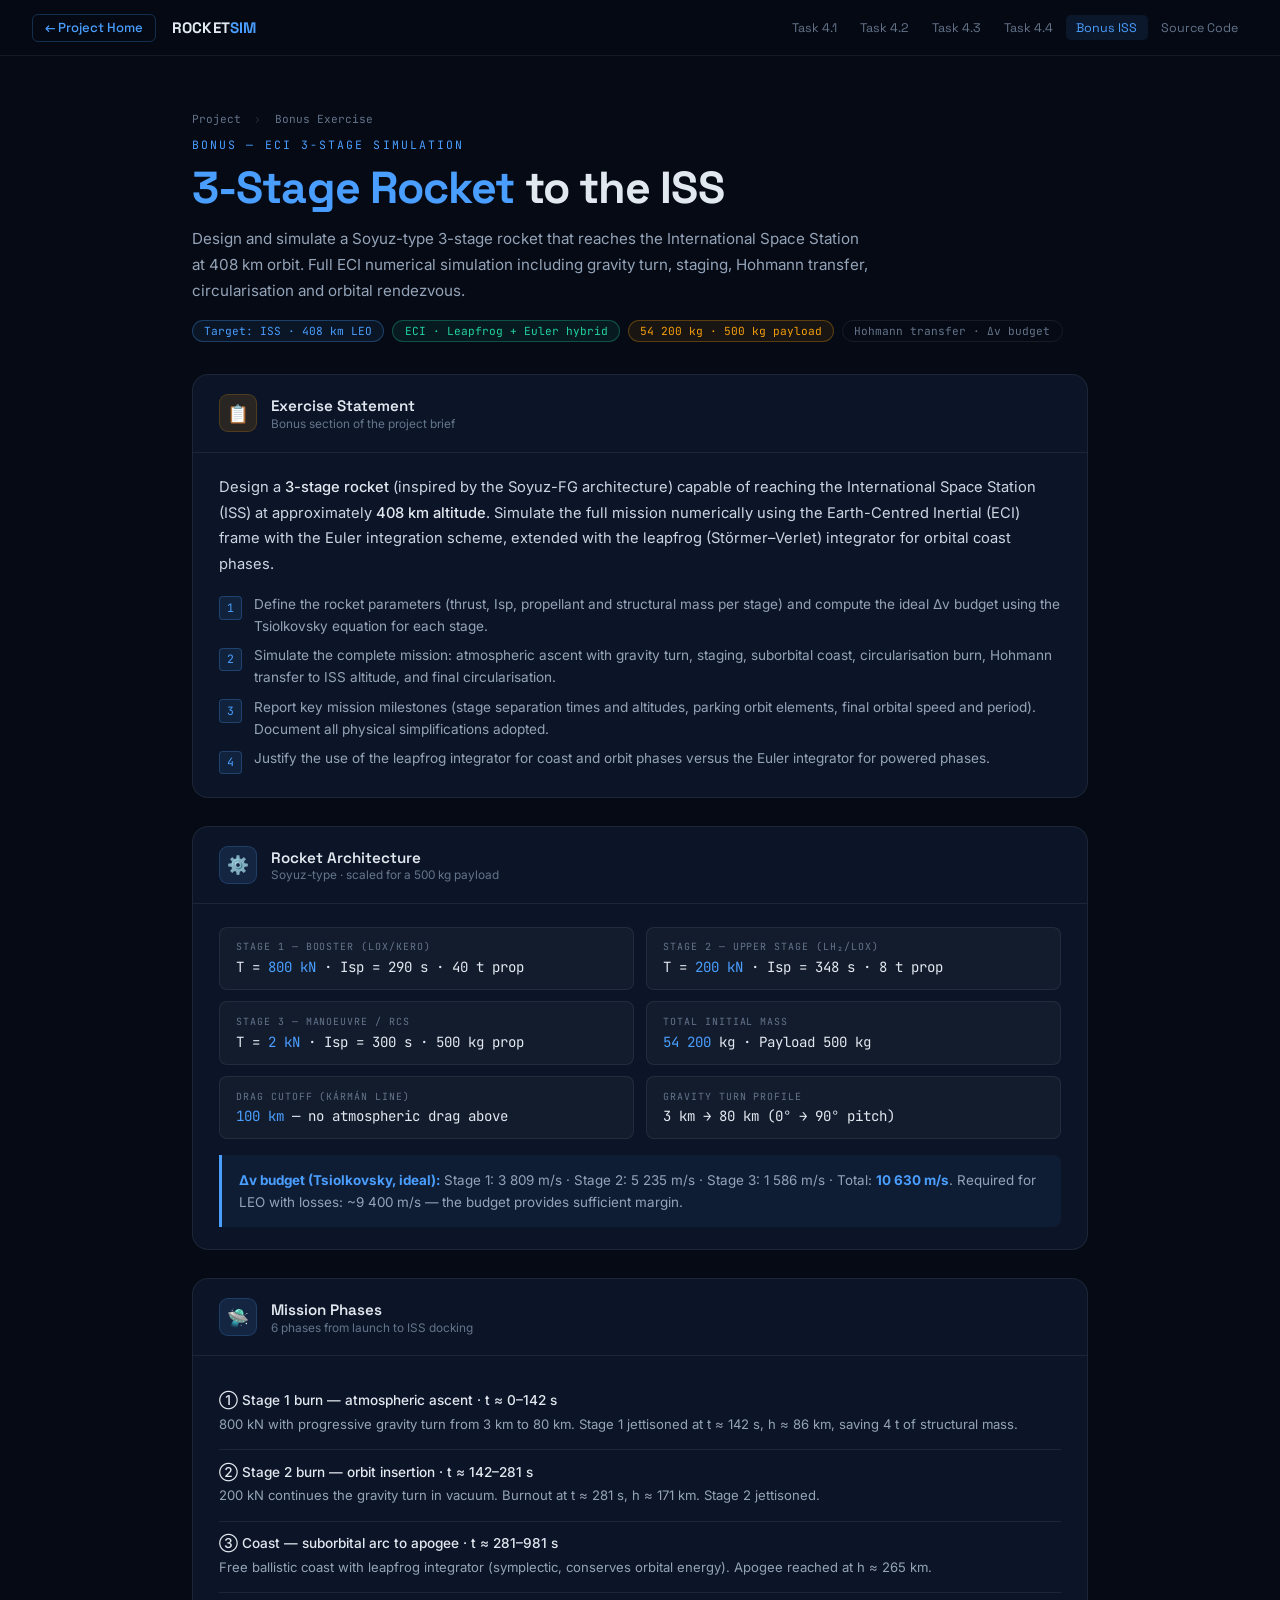
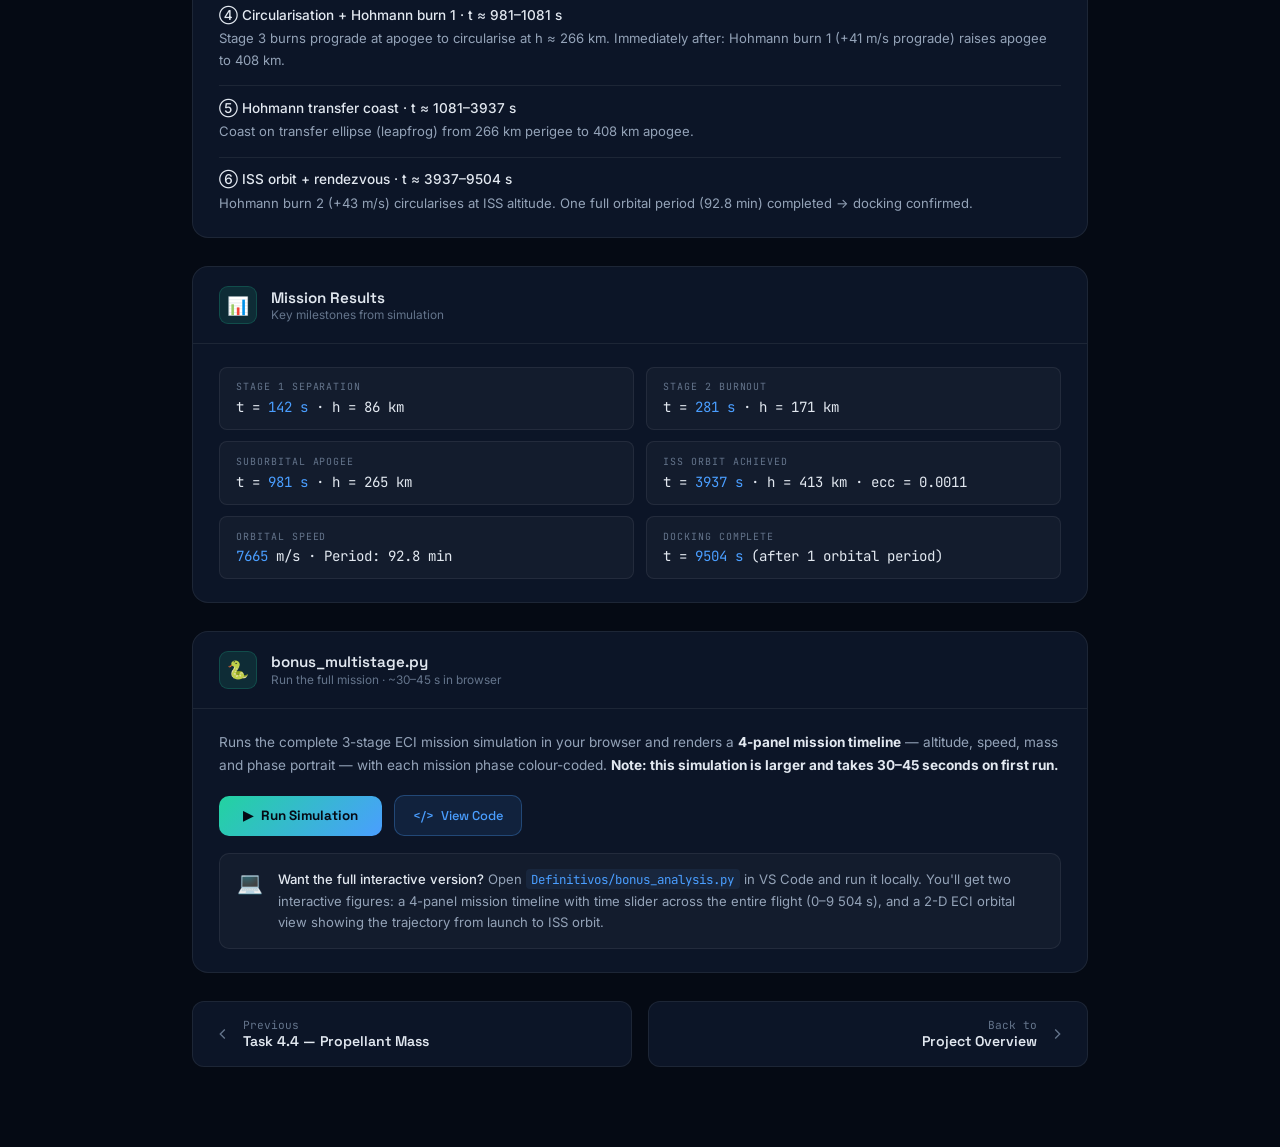
==== commit b5b67c87: "Remove project number — rename Project I/II to just Project everywhere" ====
--- a/bonus.html
+++ b/bonus.html
@@ -26,7 +26,7 @@
 </nav>
 
 <div class="hero">
-  <div class="breadcrumb">Project I <span>›</span> Bonus Exercise</div>
+  <div class="breadcrumb">Project <span>›</span> Bonus Exercise</div>
   <div class="hero-eyebrow">Bonus — ECI 3-Stage Simulation</div>
   <h1 class="hero-title"><em>3-Stage Rocket</em> to the ISS</h1>
   <p class="hero-desc">Design and simulate a Soyuz-type 3-stage rocket that reaches the International Space Station at 408 km orbit. Full ECI numerical simulation including gravity turn, staging, Hohmann transfer, circularisation and orbital rendezvous.</p>
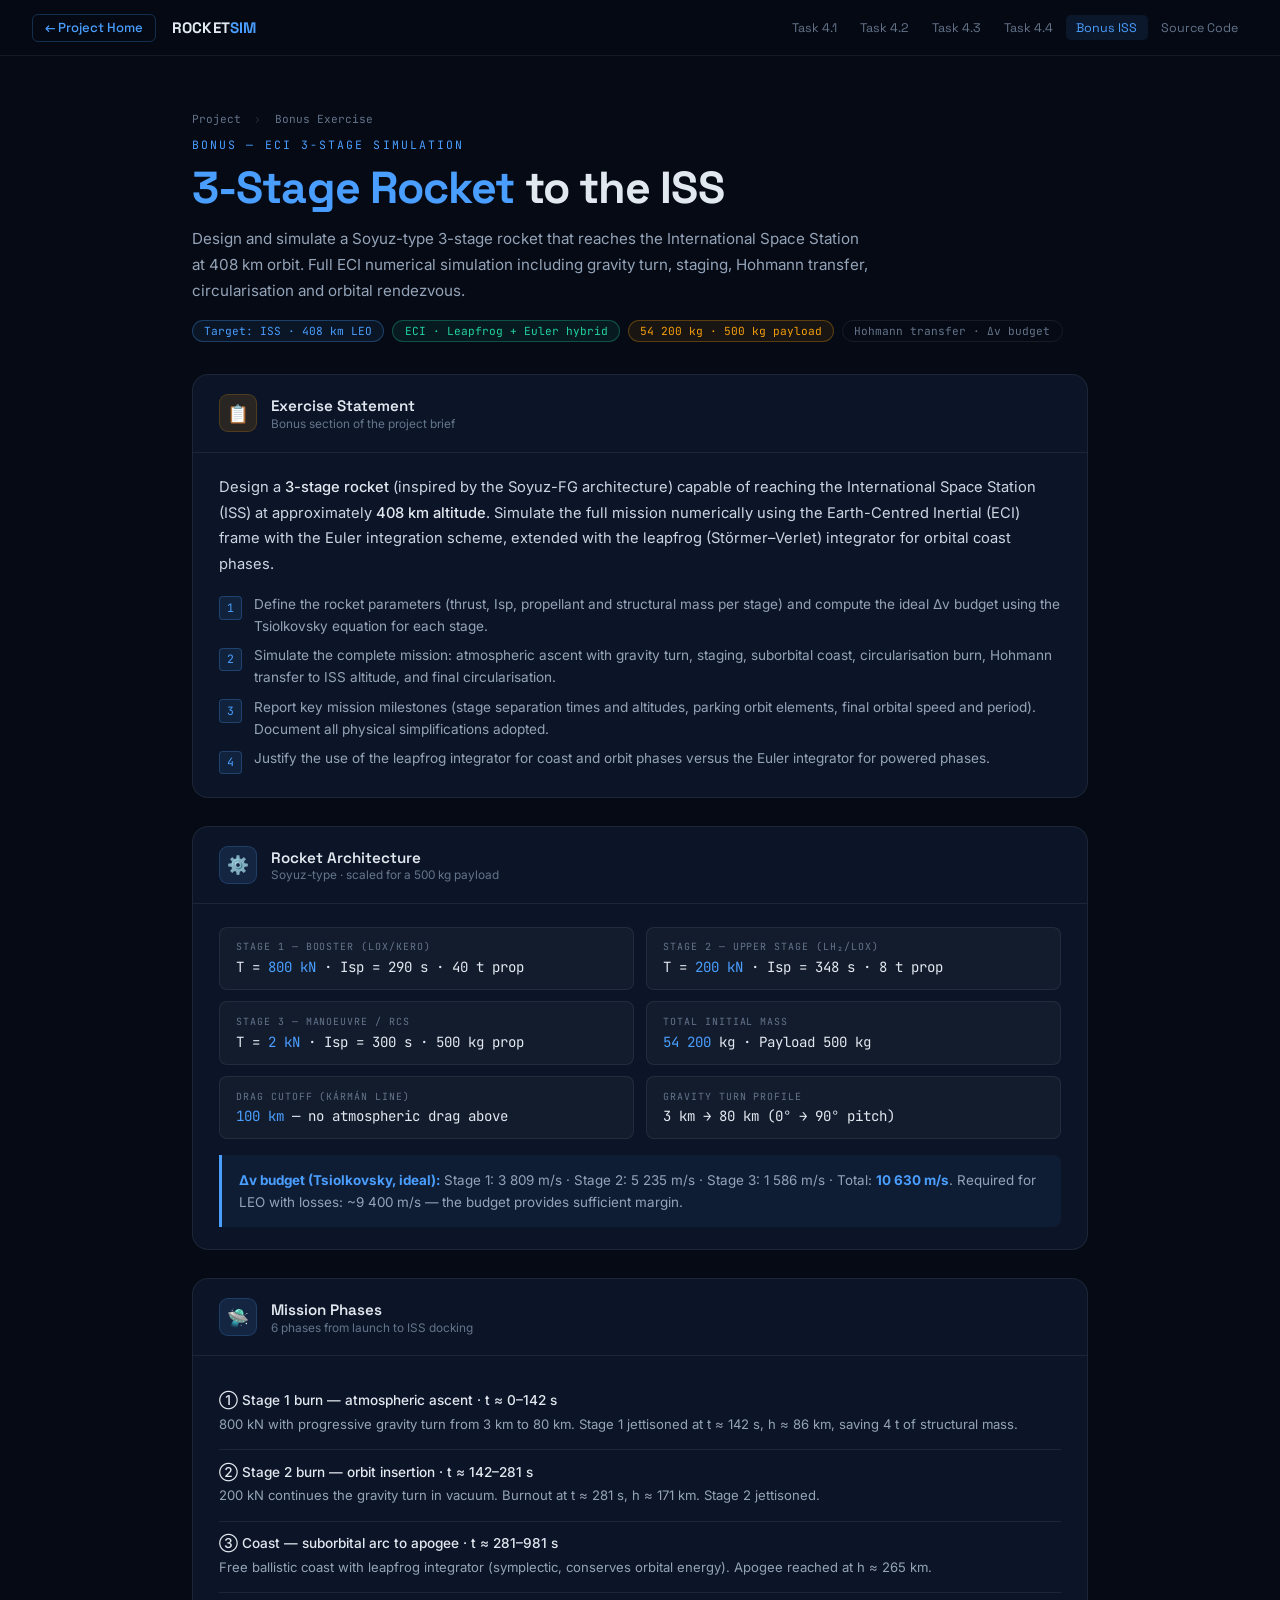
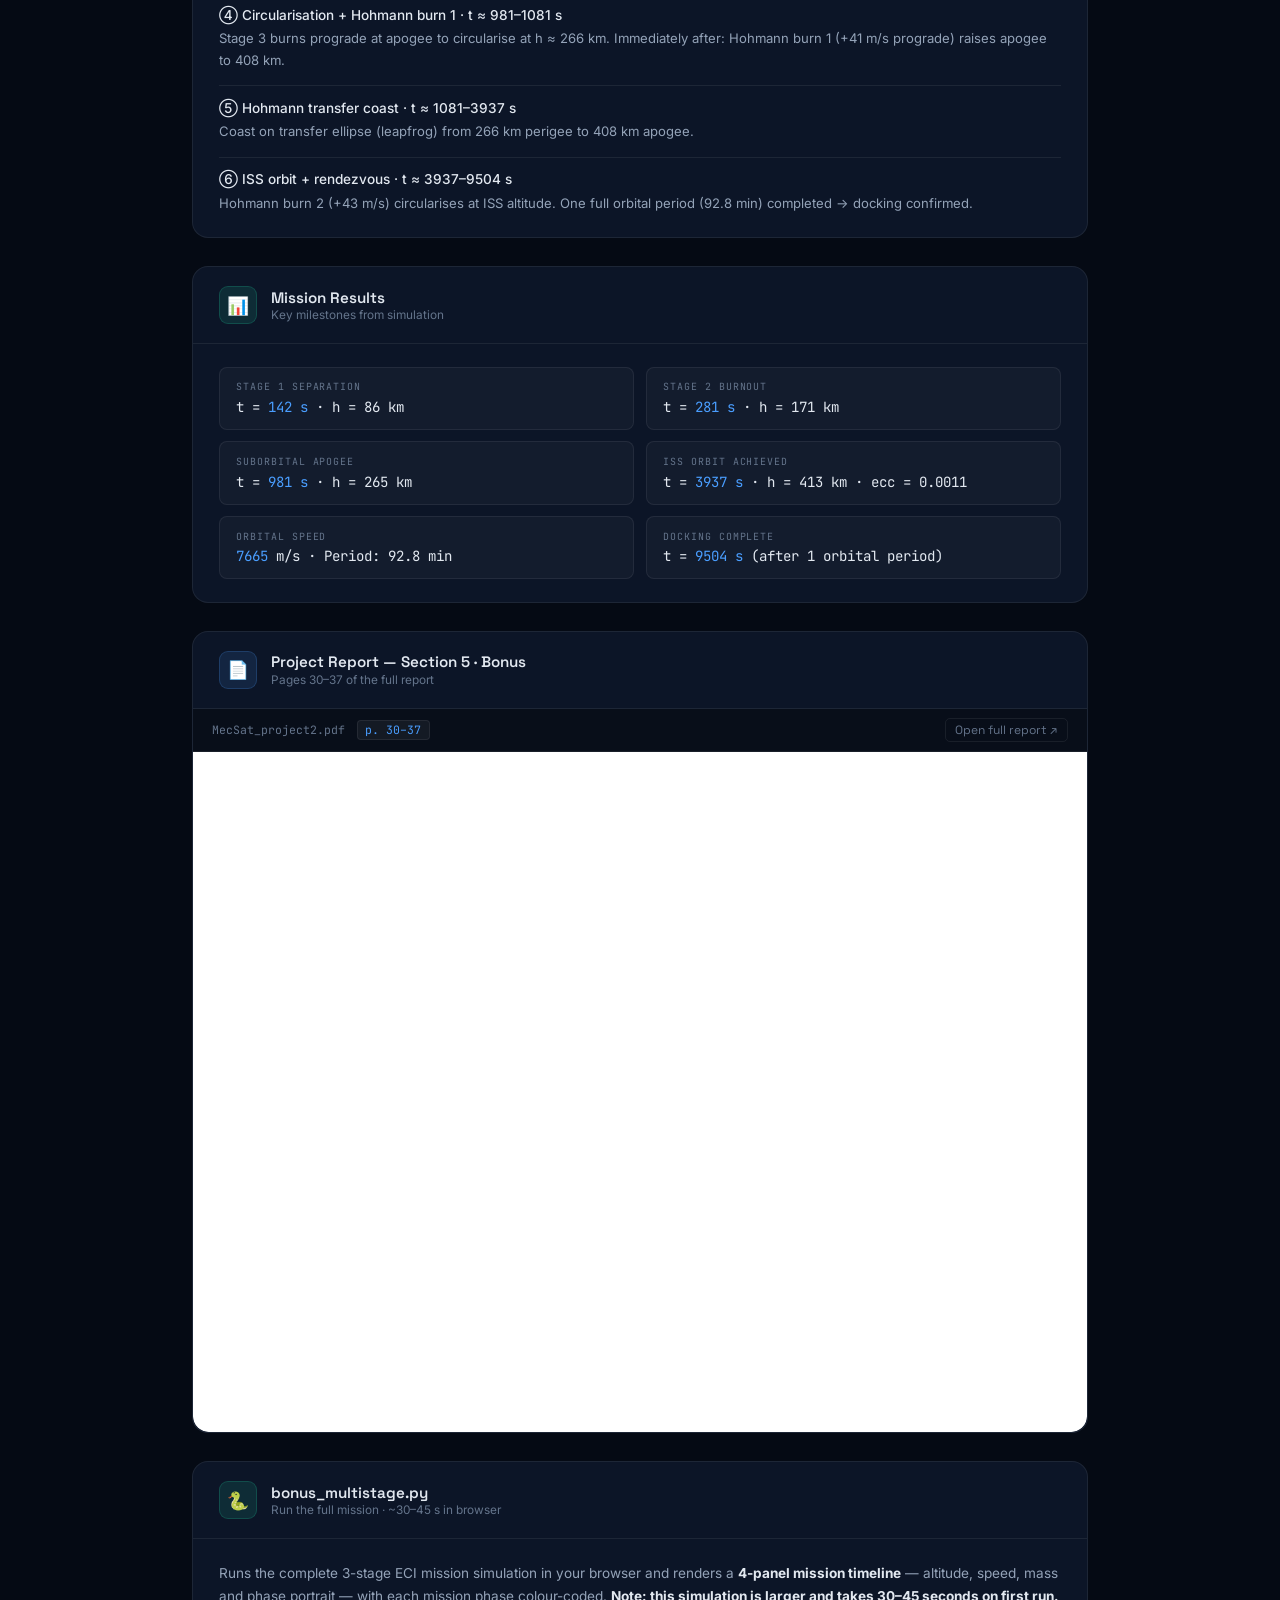
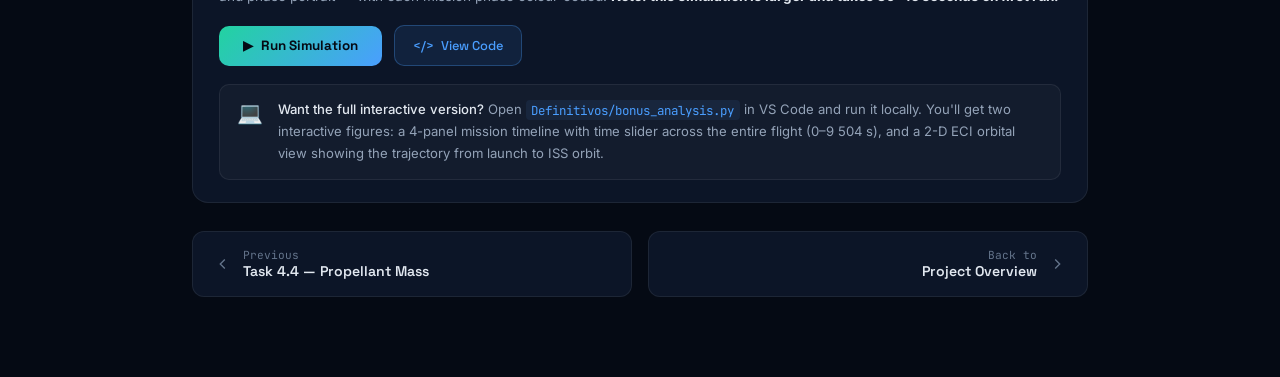
==== commit f125f8e2: "Add PDF report viewer — dedicated page + inline per exercise section" ====
--- a/bonus.html
+++ b/bonus.html
@@ -93,6 +93,19 @@
         <div class="param"><div class="param-label">Orbital speed</div><div class="param-val"><em>7665</em> m/s · Period: 92.8 min</div></div>
         <div class="param"><div class="param-label">Docking complete</div><div class="param-val">t = <em>9504 s</em> (after 1 orbital period)</div></div>
       </div>
+    </div>
+  </div>
+
+  <!-- PDF inline -->
+  <div class="card">
+    <div class="card-header"><div class="card-icon blue">📄</div><div><div class="card-title">Project Report — Section 5 · Bonus</div><div class="card-sub">Pages 30–37 of the full report</div></div></div>
+    <div class="card-body pdf-card-body">
+      <div class="pdf-viewer-bar">
+        <span>MecSat_project2.pdf</span>
+        <span class="pdf-pages">p. 30–37</span>
+        <a href="report.html#bonus" target="_blank">Open full report ↗</a>
+      </div>
+      <iframe class="pdf-inline" src="MecSat_project2.pdf#page=30&toolbar=1&navpanes=0"></iframe>
     </div>
   </div>
 
--- a/exercise.css
+++ b/exercise.css
@@ -186,6 +186,30 @@
 .vscode-note-body strong { color: var(--text); font-weight: 500; }
 .vscode-note-body code { font-family: var(--font-mono); font-size: .78rem; color: var(--accent); background: rgba(74,158,255,.08); padding: .1rem .35rem; border-radius: 4px; }
 
+/* ── PDF INLINE VIEWER ── */
+.pdf-card-body { padding: 0; }
+.pdf-viewer-bar {
+  padding: .55rem 1.2rem; background: rgba(0,0,0,.35);
+  border-bottom: 1px solid var(--border);
+  display: flex; align-items: center; gap: .75rem;
+}
+.pdf-viewer-bar span { font-family: var(--font-mono); font-size: .72rem; color: var(--muted); }
+.pdf-viewer-bar .pdf-pages {
+  background: rgba(255,255,255,.05); border: 1px solid var(--border);
+  border-radius: 4px; padding: .12rem .45rem; color: var(--accent);
+}
+.pdf-viewer-bar a {
+  margin-left: auto; font-family: var(--font-head); font-size: .75rem;
+  color: var(--muted); text-decoration: none;
+  border: 1px solid var(--border); border-radius: 5px;
+  padding: .2rem .6rem; transition: all .15s;
+}
+.pdf-viewer-bar a:hover { color: var(--text); border-color: rgba(255,255,255,.2); }
+.pdf-inline {
+  width: 100%; height: 680px; border: none; display: block;
+  border-radius: 0 0 16px 16px; background: #fff;
+}
+
 /* ── PAGE NAV ── */
 .page-nav { display: flex; gap: 1rem; }
 .page-nav-btn { flex: 1; background: var(--card); border: 1px solid var(--border); border-radius: 12px; padding: 1rem 1.3rem; display: flex; align-items: center; gap: .7rem; text-decoration: none; color: var(--text); transition: border-color .2s; }
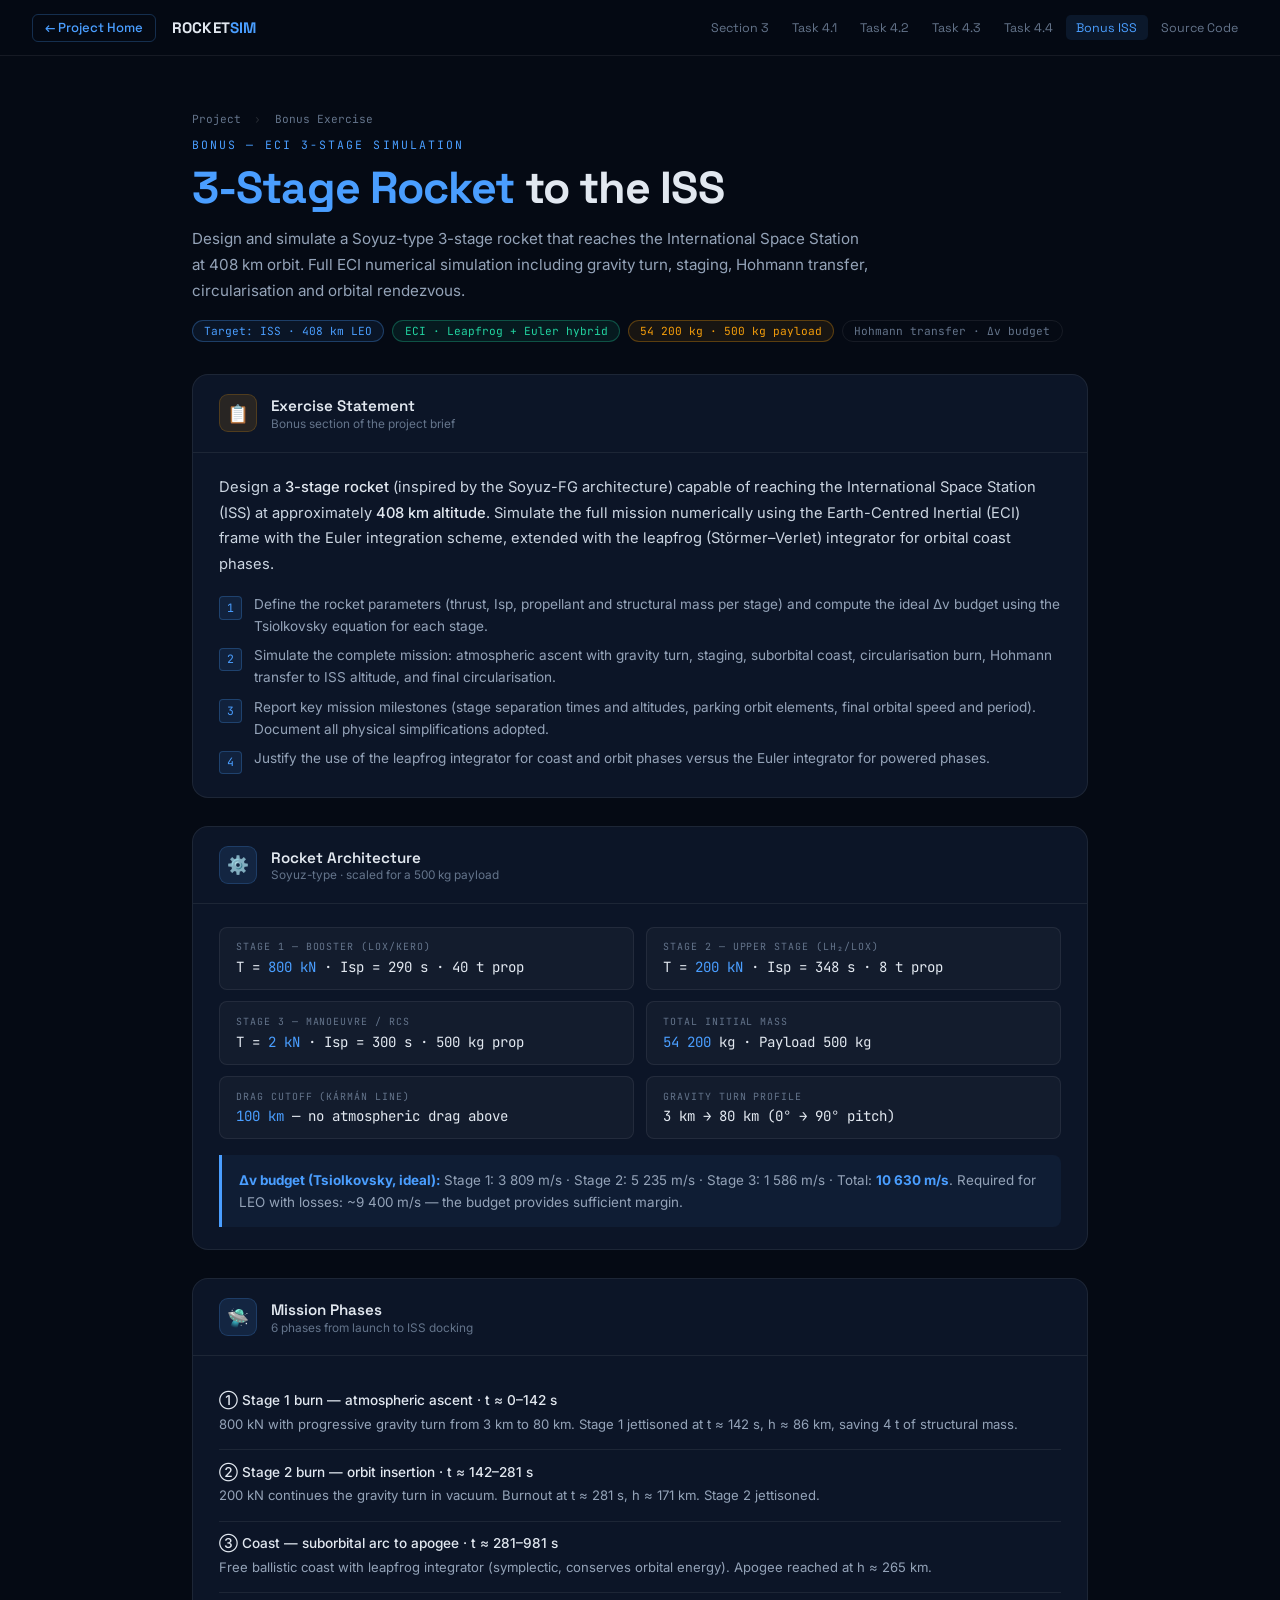
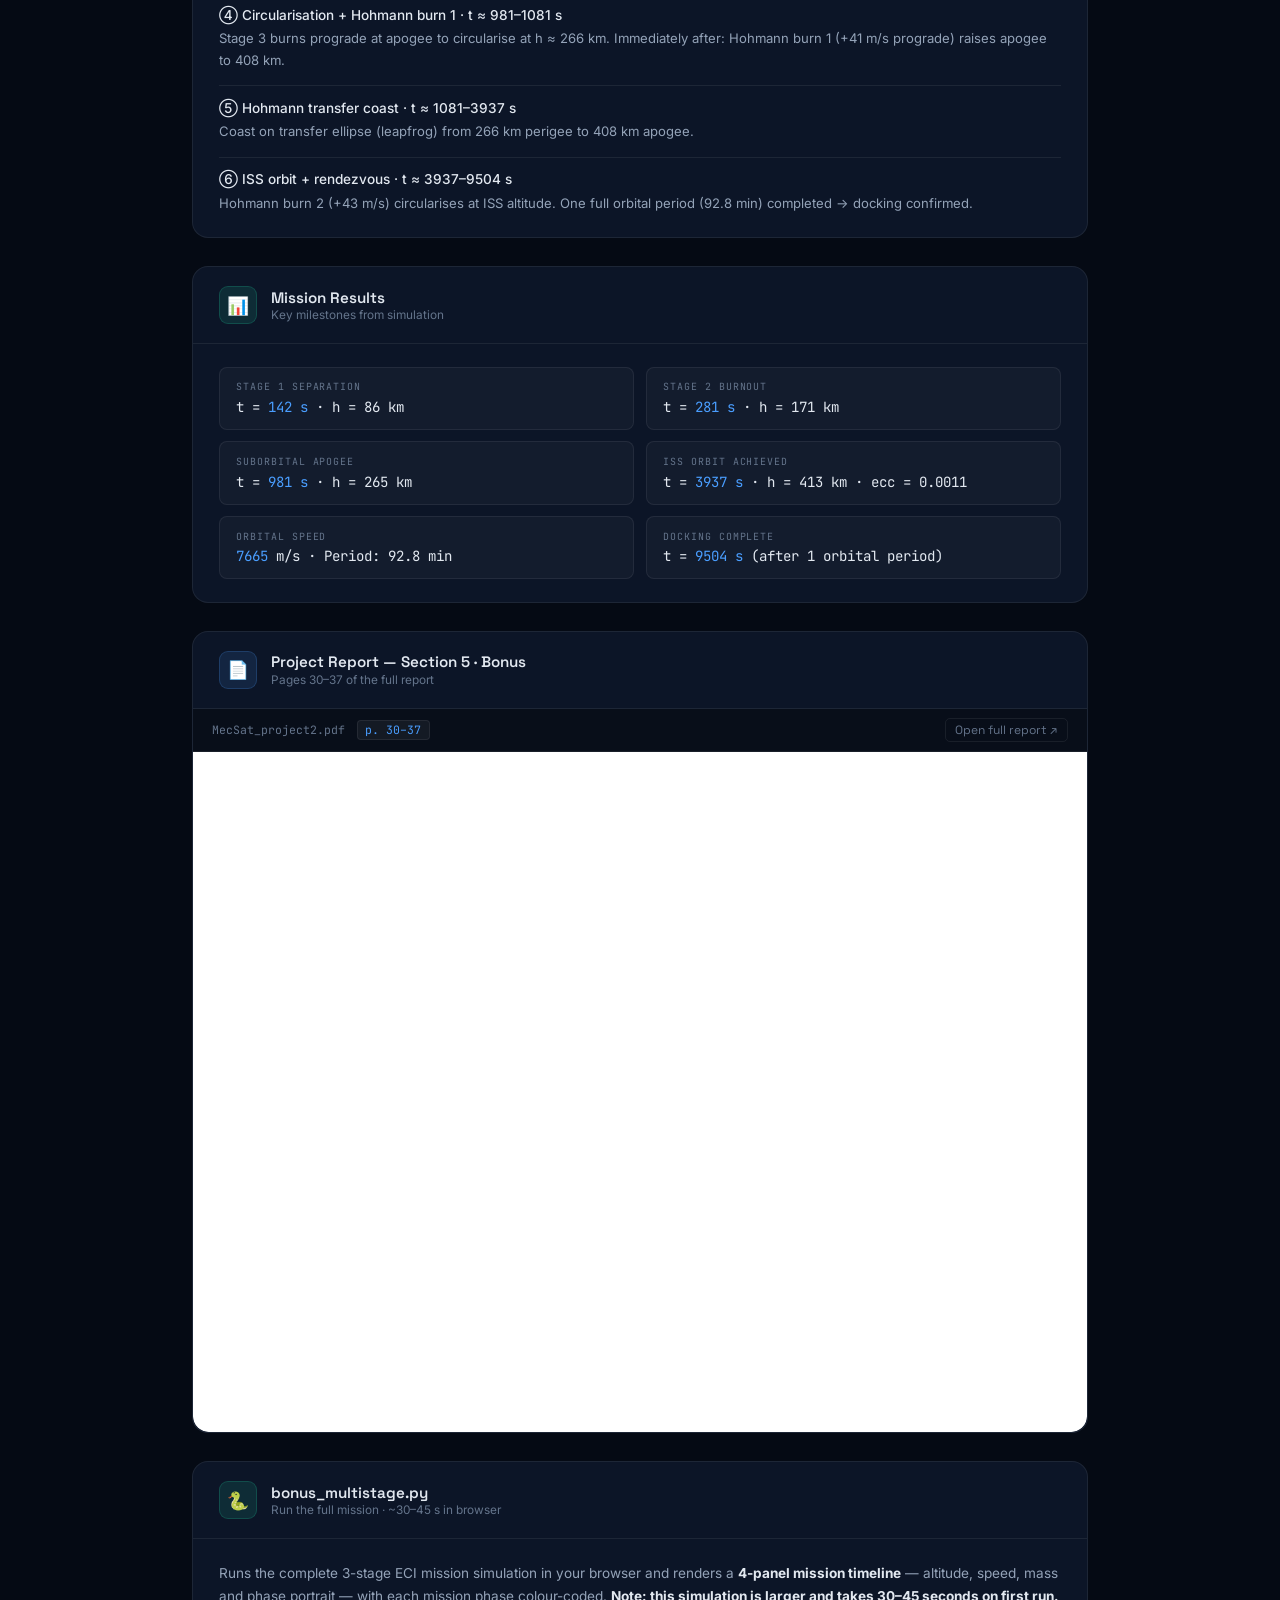
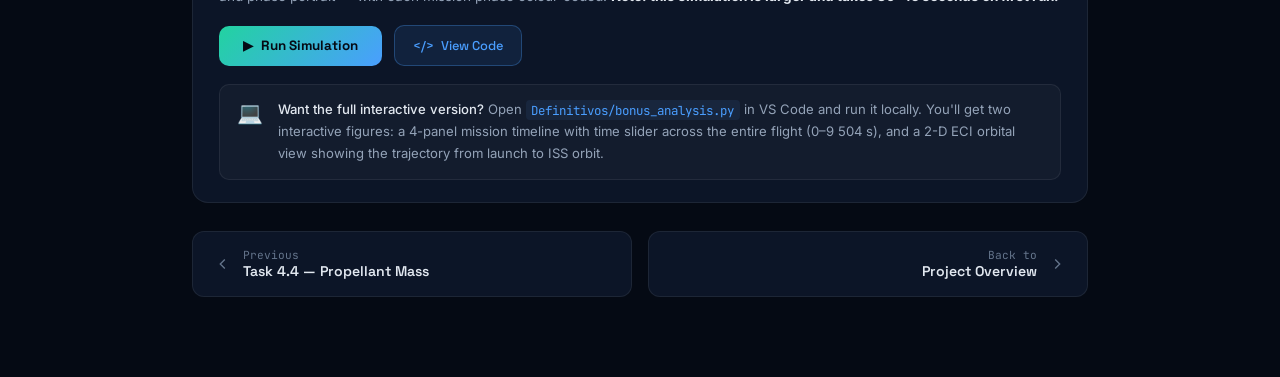
==== commit e0843615: "Add Section 3 page (base case + analysis) — nav updated across all pages" ====
--- a/bonus.html
+++ b/bonus.html
@@ -16,6 +16,7 @@
   <a class="nav-back" href="index.html">← Project Home</a>
   <div class="nav-logo">ROCKET<span>SIM</span></div>
   <div class="nav-links">
+    <a href="problem3.html">Section 3</a>
     <a href="task41.html">Task 4.1</a>
     <a href="task42.html">Task 4.2</a>
     <a href="task43.html">Task 4.3</a>
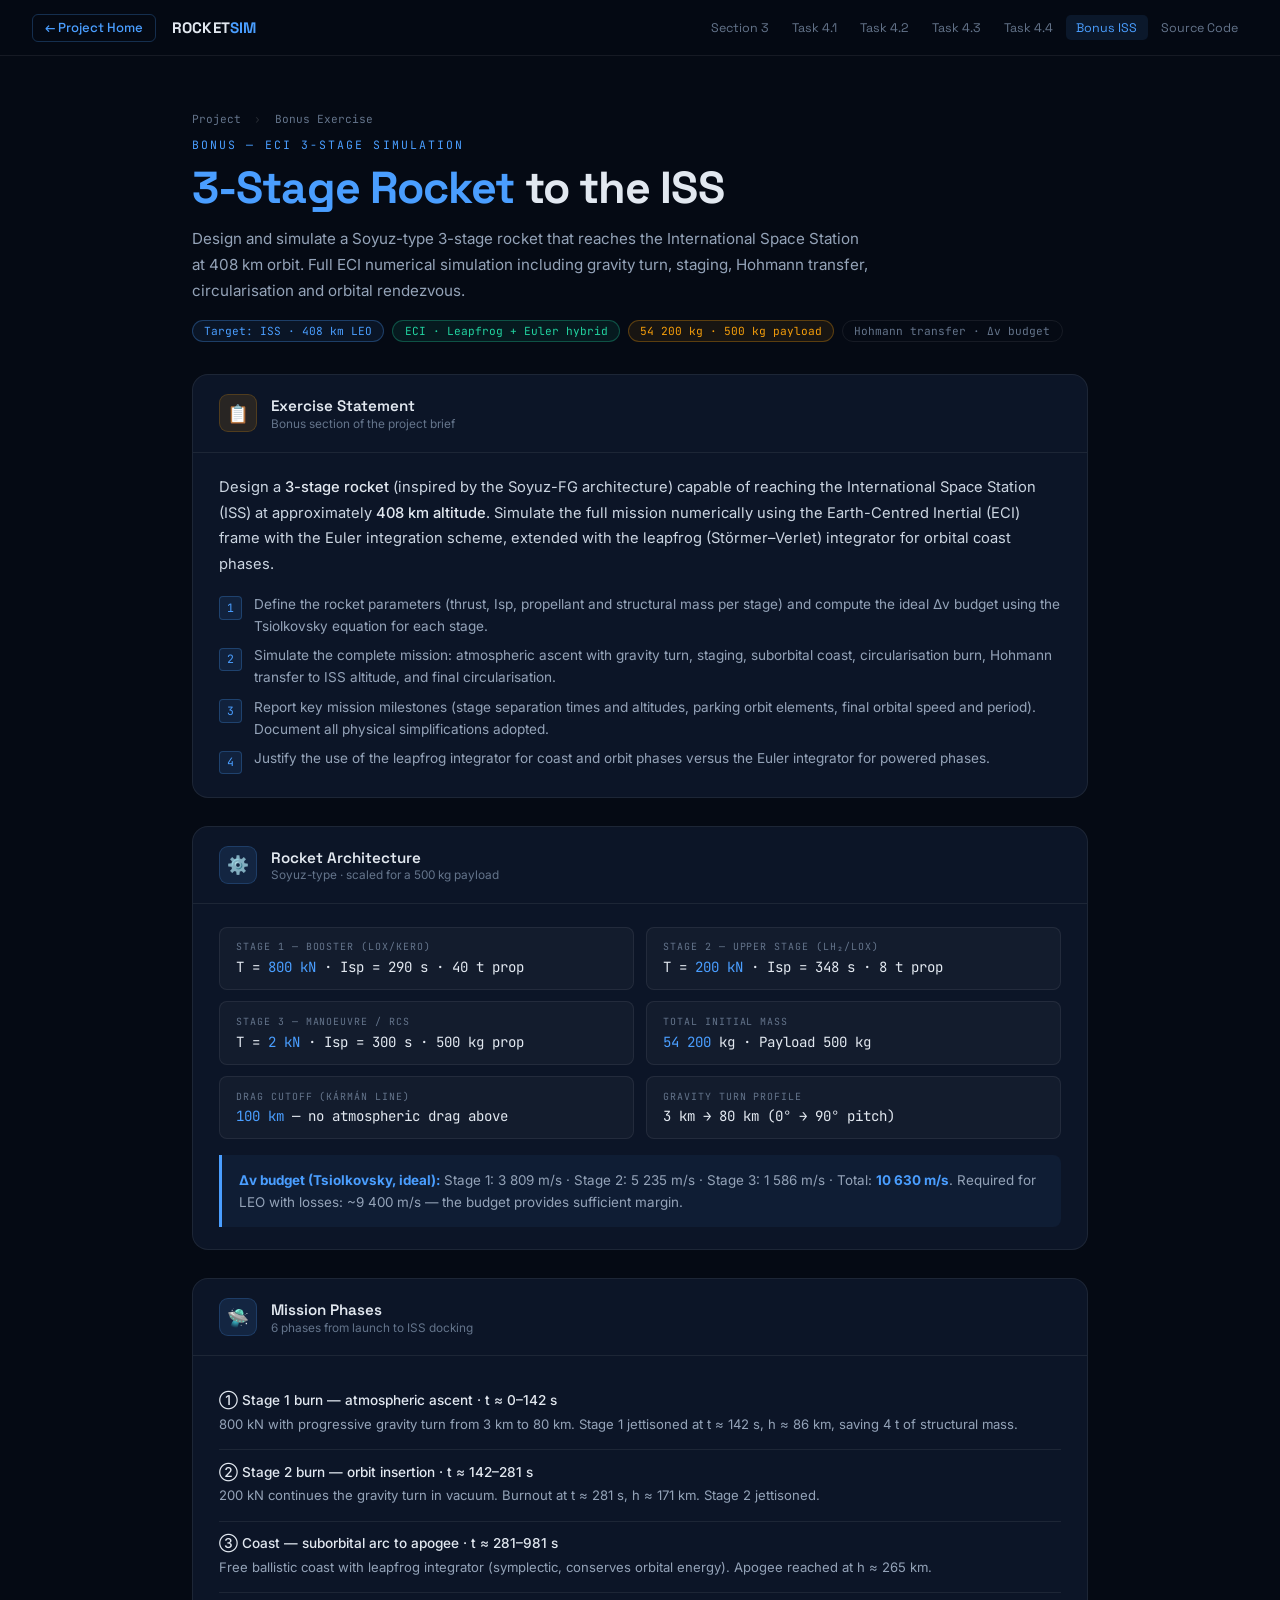
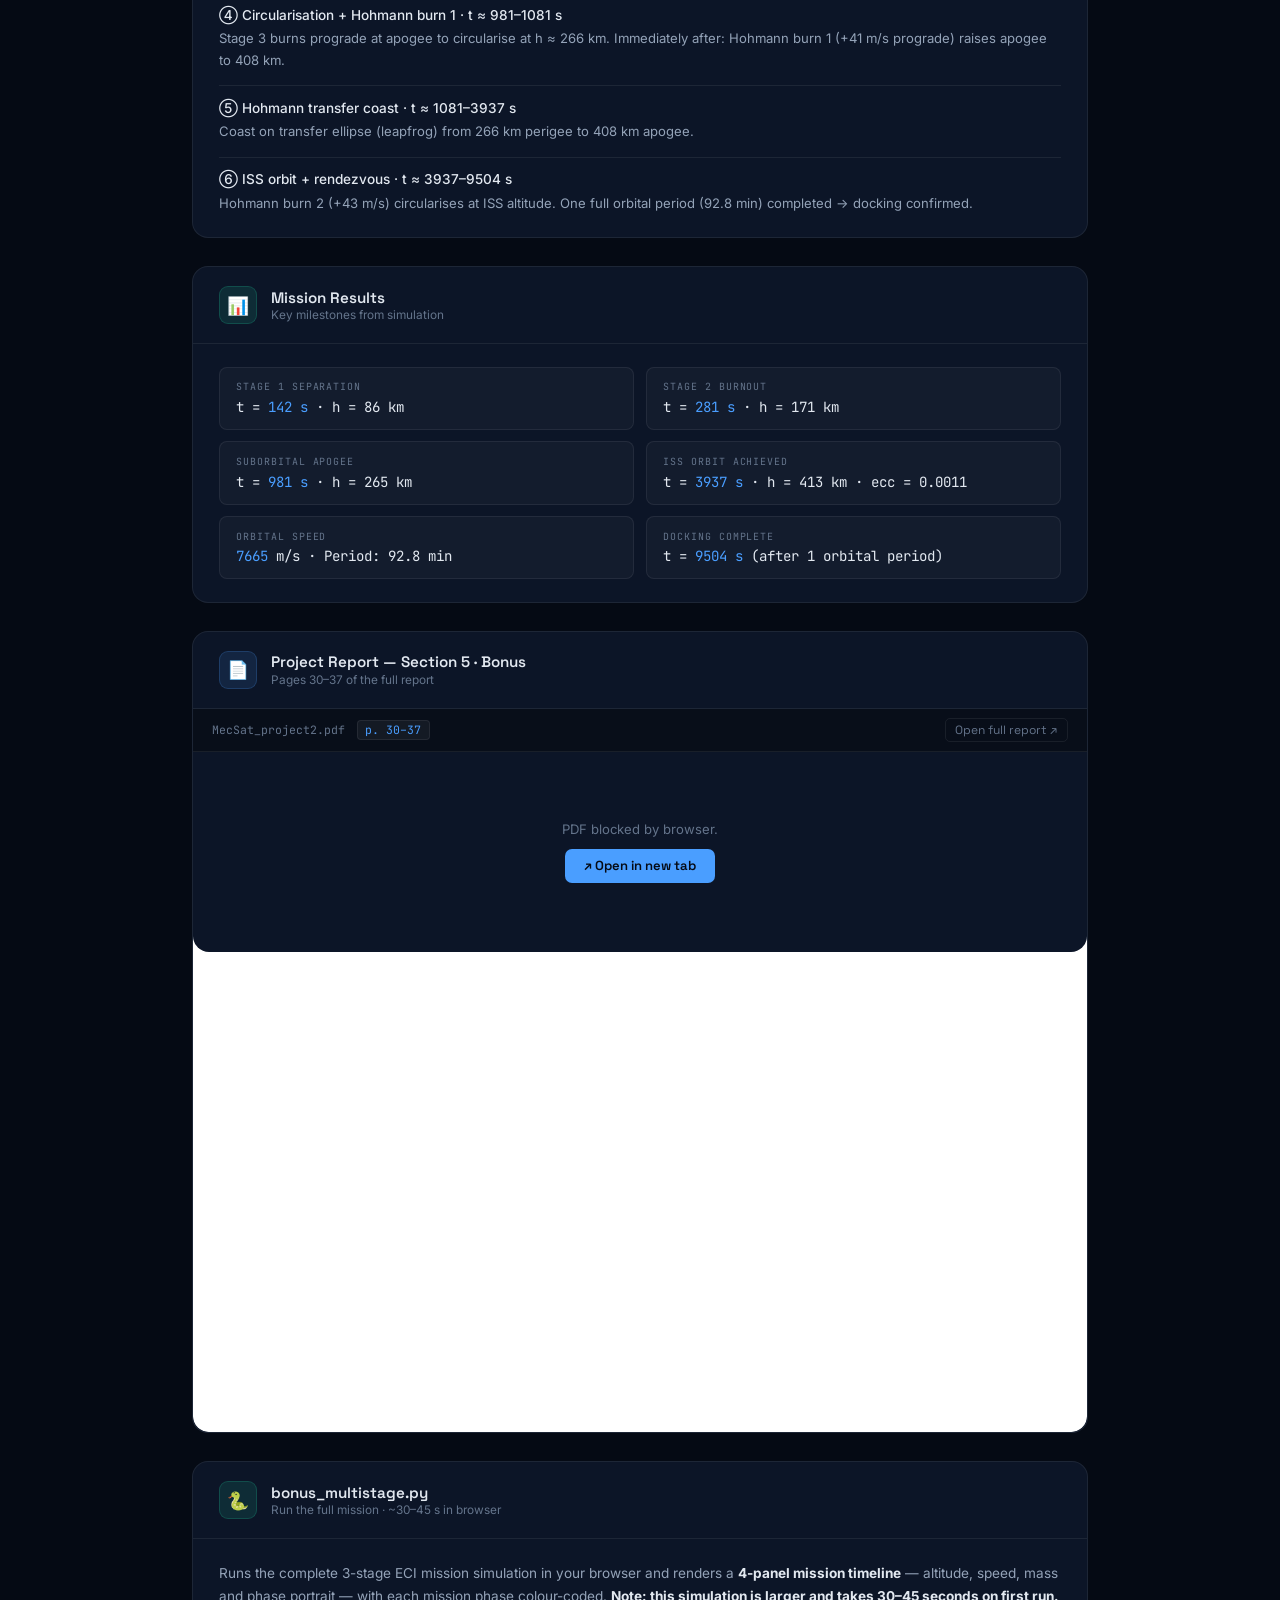
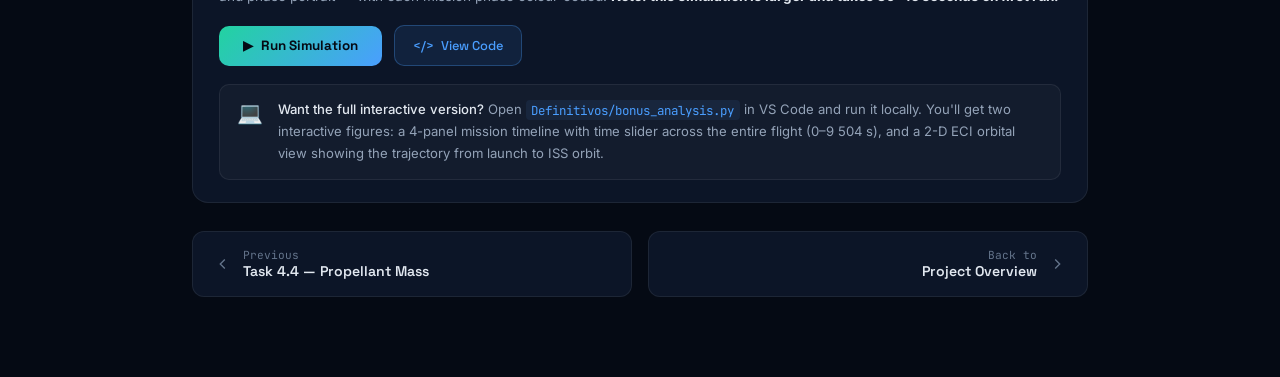
==== commit 272e4ac4: "Fix PDF display (iframe to object) + fix intro replay on back navigation" ====
--- a/bonus.html
+++ b/bonus.html
@@ -1,4 +1,4 @@
-<!DOCTYPE html>
+﻿<!DOCTYPE html>
 <html lang="en">
 <head>
 <meta charset="UTF-8"><meta name="viewport" content="width=device-width,initial-scale=1.0">
@@ -106,7 +106,7 @@
         <span class="pdf-pages">p. 30–37</span>
         <a href="report.html#bonus" target="_blank">Open full report ↗</a>
       </div>
-      <iframe class="pdf-inline" src="MecSat_project2.pdf#page=30&toolbar=1&navpanes=0"></iframe>
+      <object class="pdf-inline" data="MecSat_project2.pdf#page=30" type="application/pdf"><div class="pdf-fallback-inline"><p>PDF blocked by browser.</p><a href="MecSat_project2.pdf#page=30" target="_blank">↗ Open in new tab</a></div></object>
     </div>
   </div>
 
@@ -231,3 +231,4 @@
 </script>
 </body>
 </html>
+
--- a/exercise.css
+++ b/exercise.css
@@ -209,6 +209,18 @@
   width: 100%; height: 680px; border: none; display: block;
   border-radius: 0 0 16px 16px; background: #fff;
 }
+.pdf-fallback-inline {
+  width: 100%; height: 200px; display: flex;
+  flex-direction: column; align-items: center; justify-content: center; gap: .75rem;
+  background: #0C1527; border-radius: 0 0 16px 16px;
+}
+.pdf-fallback-inline p { font-size: .82rem; color: var(--muted); }
+.pdf-fallback-inline a {
+  display: inline-flex; align-items: center; gap: .4rem;
+  background: var(--accent); color: #050A14; font-family: var(--font-head);
+  font-weight: 600; font-size: .82rem; padding: .55rem 1.2rem;
+  border-radius: 7px; text-decoration: none;
+}
 
 /* ── PAGE NAV ── */
 .page-nav { display: flex; gap: 1rem; }
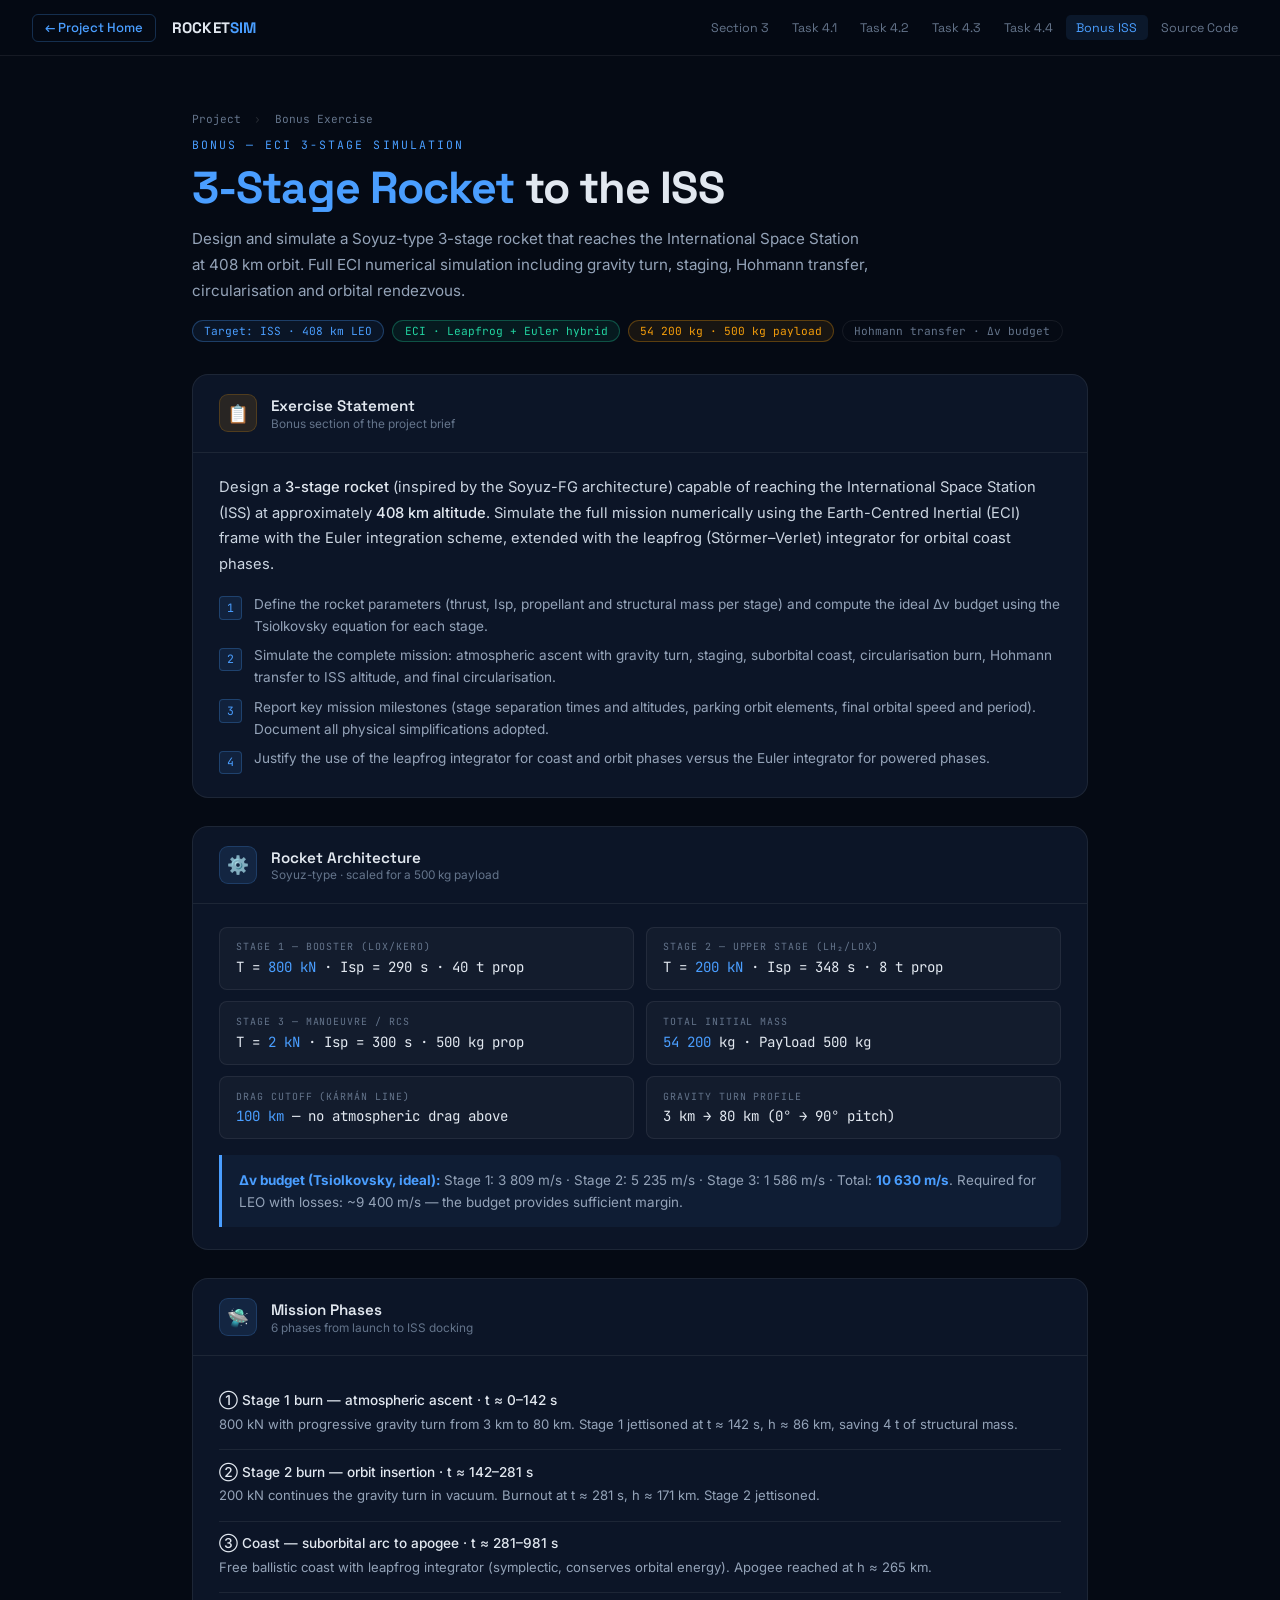
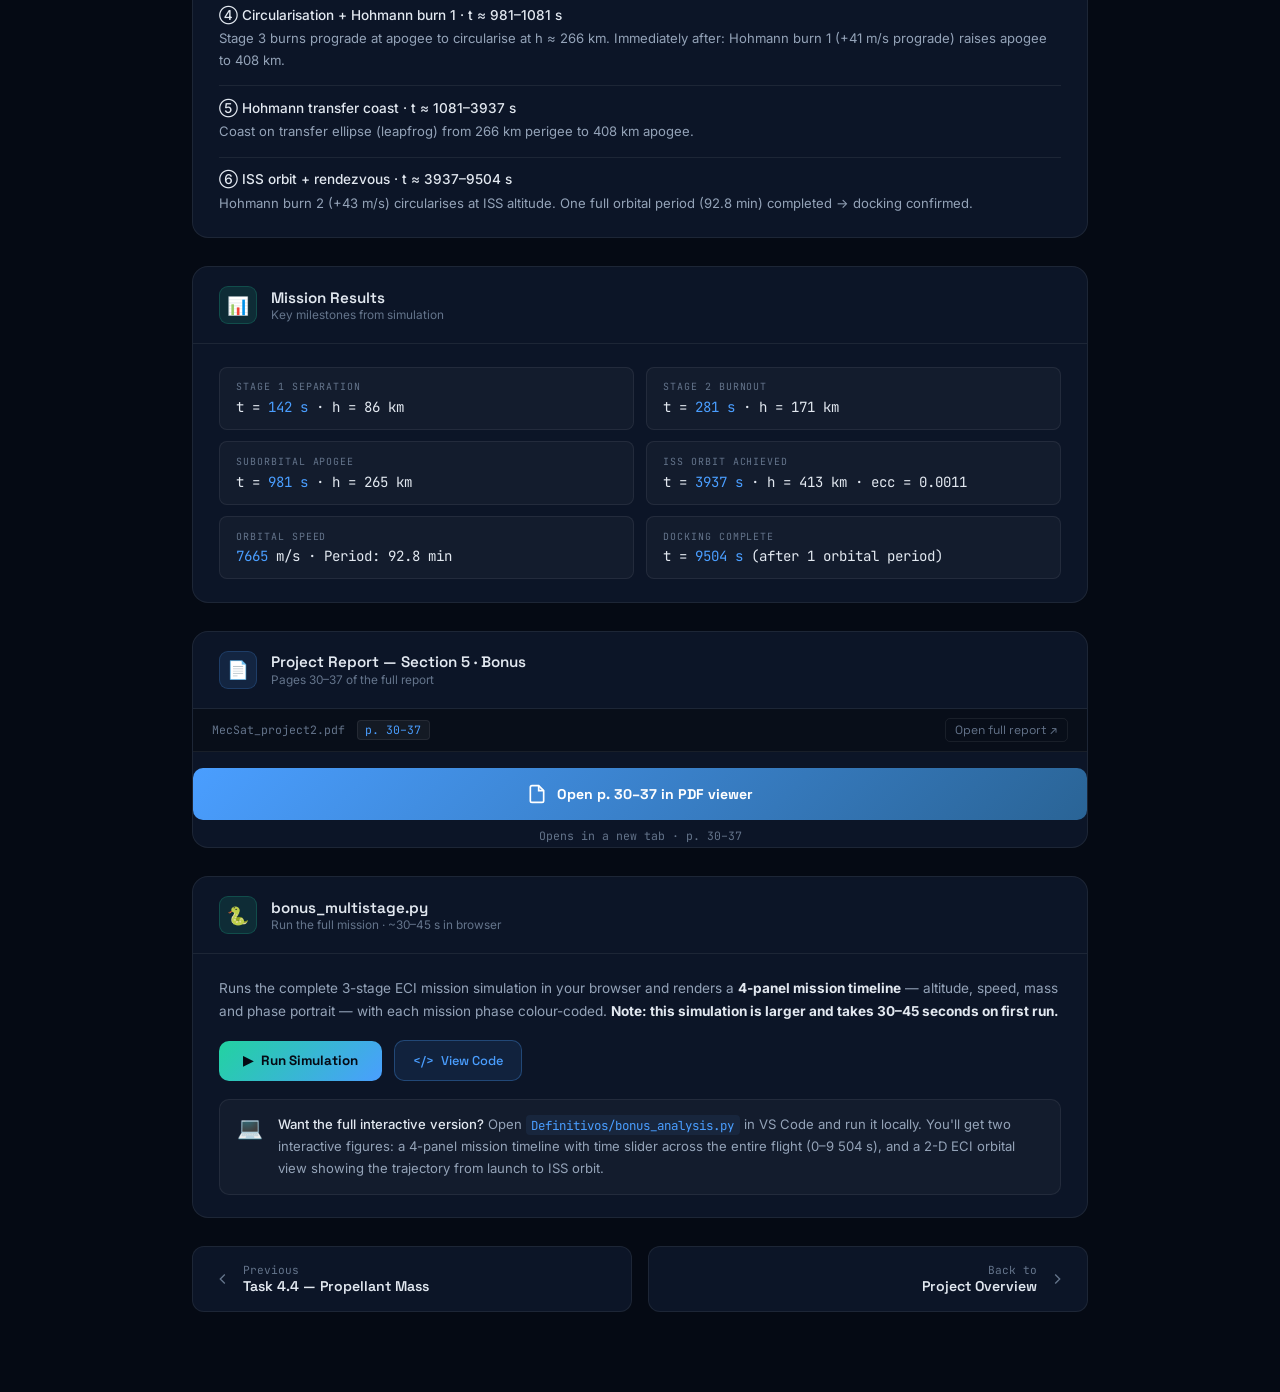
==== commit 0bc7df92: "Fix PDF viewer — replace broken embed with direct open button, redesign report.html" ====
--- a/bonus.html
+++ b/bonus.html
@@ -106,7 +106,11 @@
         <span class="pdf-pages">p. 30–37</span>
         <a href="report.html#bonus" target="_blank">Open full report ↗</a>
       </div>
-      <object class="pdf-inline" data="MecSat_project2.pdf#page=30" type="application/pdf"><div class="pdf-fallback-inline"><p>PDF blocked by browser.</p><a href="MecSat_project2.pdf#page=30" target="_blank">↗ Open in new tab</a></div></object>
+      <a class="pdf-open-btn" href="MecSat_project2.pdf#page=30" target="_blank">
+      <svg width="20" height="20" viewBox="0 0 24 24" fill="none" stroke="currentColor" stroke-width="2"><path d="M14 2H6a2 2 0 00-2 2v16a2 2 0 002 2h12a2 2 0 002-2V8z"/><polyline points="14 2 14 8 20 8"/></svg>
+      Open p. 30–37 in PDF viewer
+    </a>
+    <p class="pdf-open-note">Opens in a new tab · p. 30–37</p>
     </div>
   </div>
 
@@ -232,3 +236,4 @@
 </body>
 </html>
 
+
--- a/exercise.css
+++ b/exercise.css
@@ -209,6 +209,18 @@
   width: 100%; height: 680px; border: none; display: block;
   border-radius: 0 0 16px 16px; background: #fff;
 }
+.pdf-open-btn {
+  display: flex; align-items: center; justify-content: center; gap: .6rem;
+  background: linear-gradient(135deg, var(--accent), #2A6496);
+  color: #fff; font-family: var(--font-head); font-size: .88rem; font-weight: 700;
+  padding: 1rem 2rem; border-radius: 10px; text-decoration: none;
+  transition: all .2s; width: 100%; margin: 1rem 0 .5rem;
+}
+.pdf-open-btn:hover { transform: translateY(-2px); box-shadow: 0 8px 28px rgba(74,158,255,.3); }
+.pdf-open-note {
+  text-align: center; font-size: .72rem; color: var(--muted); font-family: var(--font-mono);
+  padding-bottom: .25rem;
+}
 .pdf-fallback-inline {
   width: 100%; height: 200px; display: flex;
   flex-direction: column; align-items: center; justify-content: center; gap: .75rem;
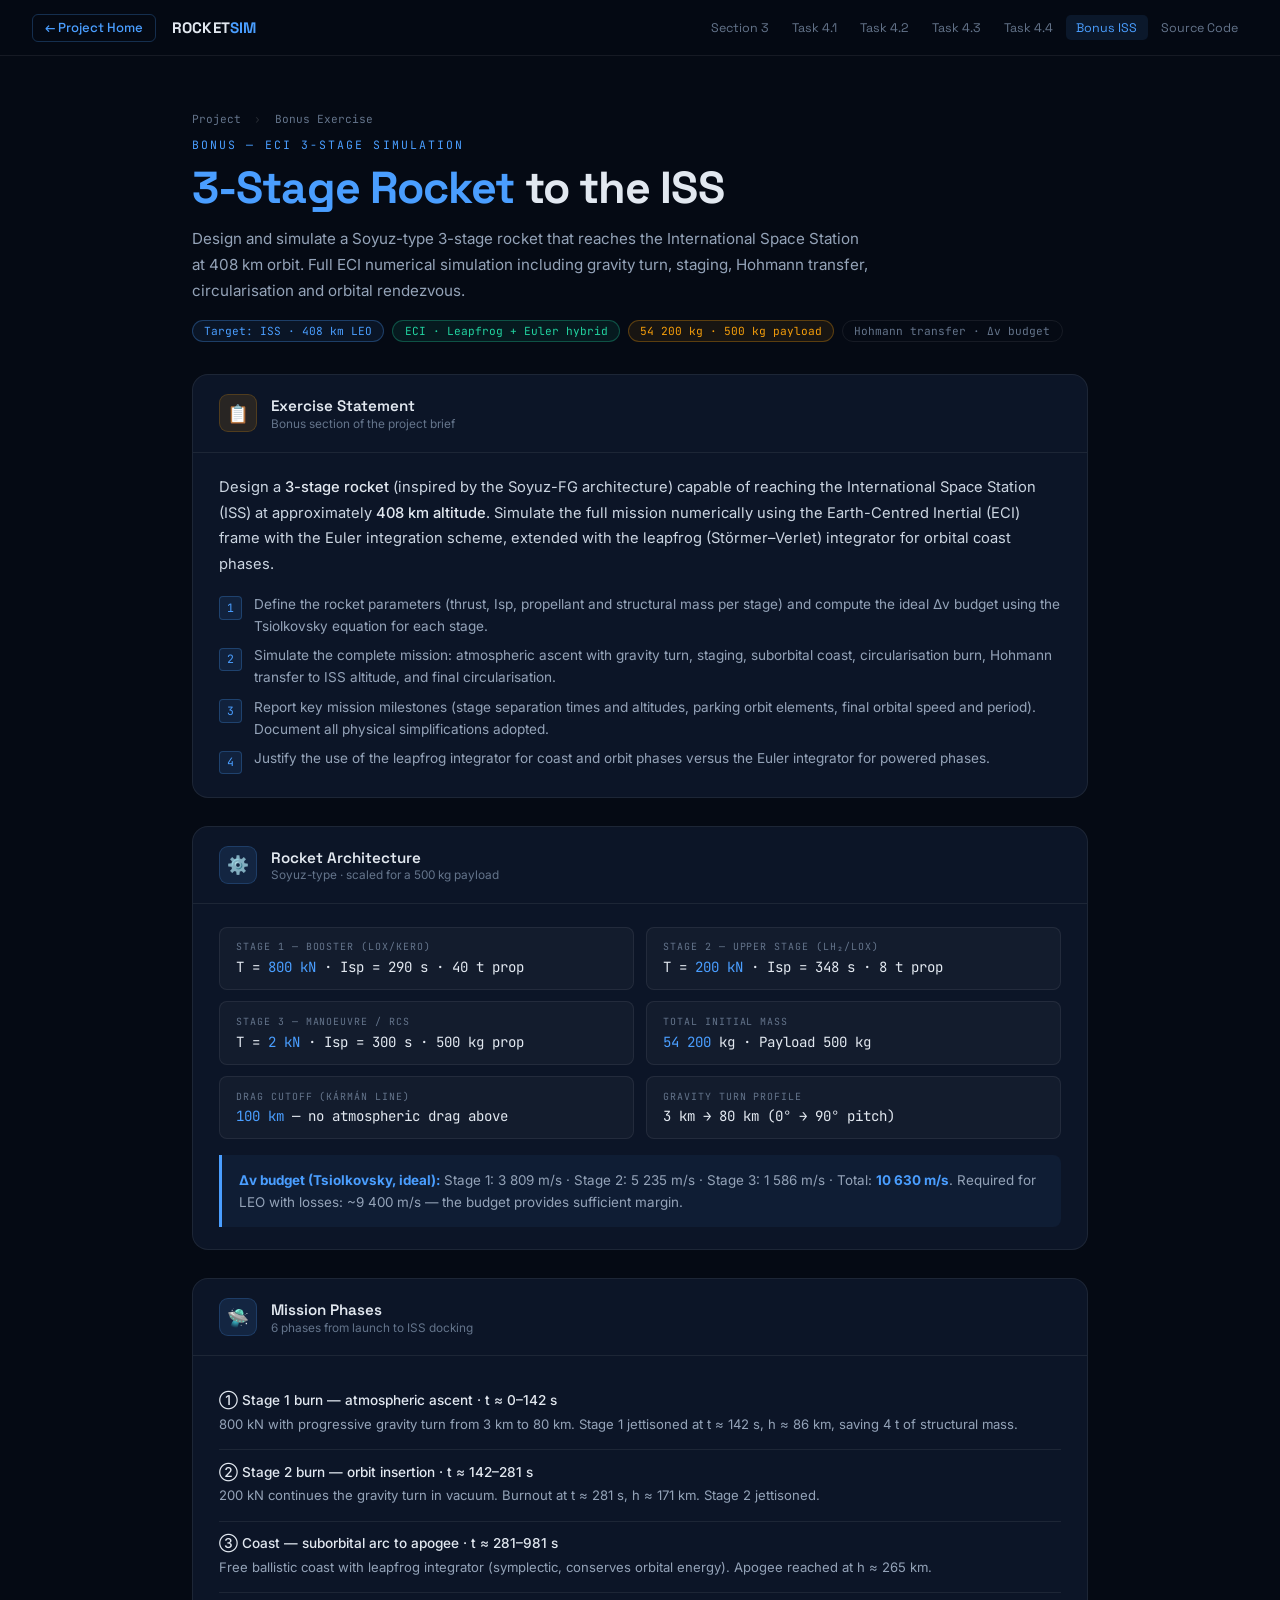
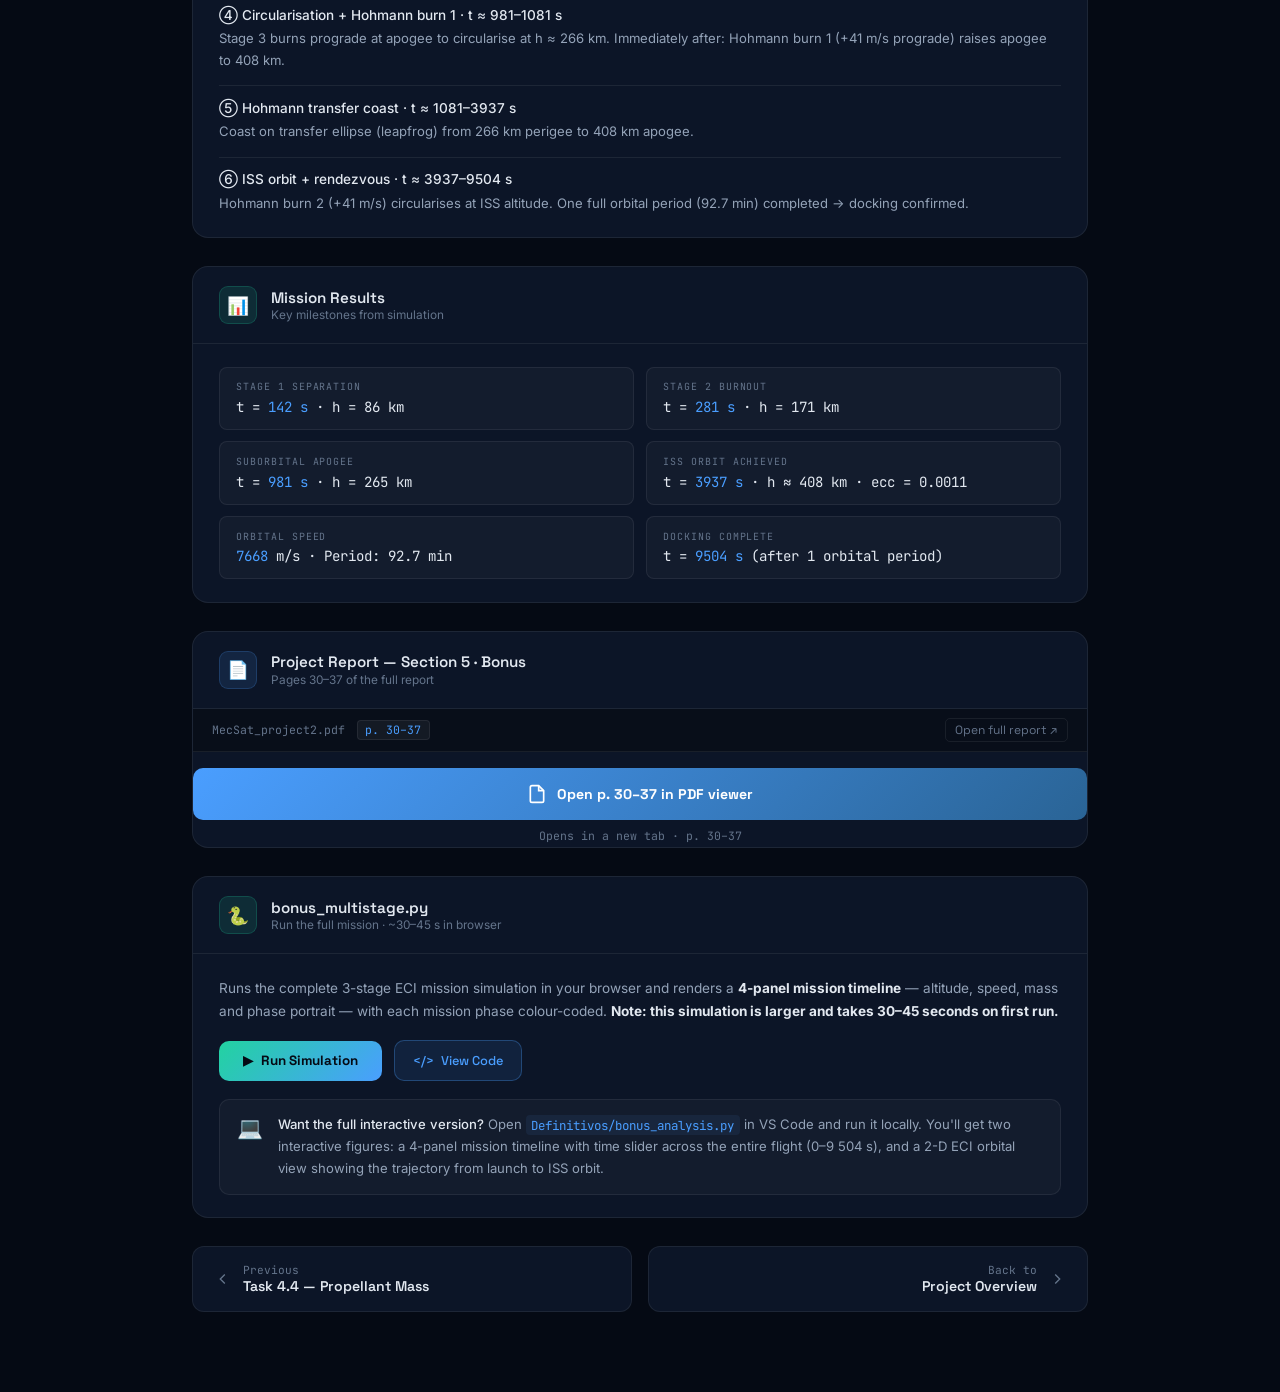
==== commit e3003ff5: "Fix 4 numerical errors in bonus.html (vs PDF values): - Hohmann burn 2: 43 m/s -> 41 m/s (PDF: 40.65" ====
--- a/bonus.html
+++ b/bonus.html
@@ -79,7 +79,7 @@
       <div class="q-item"><div class="q-title">③ Coast — suborbital arc to apogee · t ≈ 281–981 s</div><div class="q-body">Free ballistic coast with leapfrog integrator (symplectic, conserves orbital energy). Apogee reached at h ≈ 265 km.</div></div>
       <div class="q-item"><div class="q-title">④ Circularisation + Hohmann burn 1 · t ≈ 981–1081 s</div><div class="q-body">Stage 3 burns prograde at apogee to circularise at h ≈ 266 km. Immediately after: Hohmann burn 1 (+41 m/s prograde) raises apogee to 408 km.</div></div>
       <div class="q-item"><div class="q-title">⑤ Hohmann transfer coast · t ≈ 1081–3937 s</div><div class="q-body">Coast on transfer ellipse (leapfrog) from 266 km perigee to 408 km apogee.</div></div>
-      <div class="q-item"><div class="q-title">⑥ ISS orbit + rendezvous · t ≈ 3937–9504 s</div><div class="q-body">Hohmann burn 2 (+43 m/s) circularises at ISS altitude. One full orbital period (92.8 min) completed → docking confirmed.</div></div>
+      <div class="q-item"><div class="q-title">⑥ ISS orbit + rendezvous · t ≈ 3937–9504 s</div><div class="q-body">Hohmann burn 2 (+41 m/s) circularises at ISS altitude. One full orbital period (92.7 min) completed → docking confirmed.</div></div>
     </div>
   </div>
 
@@ -90,8 +90,8 @@
         <div class="param"><div class="param-label">Stage 1 separation</div><div class="param-val">t = <em>142 s</em> · h = 86 km</div></div>
         <div class="param"><div class="param-label">Stage 2 burnout</div><div class="param-val">t = <em>281 s</em> · h = 171 km</div></div>
         <div class="param"><div class="param-label">Suborbital apogee</div><div class="param-val">t = <em>981 s</em> · h = 265 km</div></div>
-        <div class="param"><div class="param-label">ISS orbit achieved</div><div class="param-val">t = <em>3937 s</em> · h = 413 km · ecc = 0.0011</div></div>
-        <div class="param"><div class="param-label">Orbital speed</div><div class="param-val"><em>7665</em> m/s · Period: 92.8 min</div></div>
+        <div class="param"><div class="param-label">ISS orbit achieved</div><div class="param-val">t = <em>3937 s</em> · h ≈ 408 km · ecc = 0.0011</div></div>
+        <div class="param"><div class="param-label">Orbital speed</div><div class="param-val"><em>7668</em> m/s · Period: 92.7 min</div></div>
         <div class="param"><div class="param-label">Docking complete</div><div class="param-val">t = <em>9504 s</em> (after 1 orbital period)</div></div>
       </div>
     </div>
